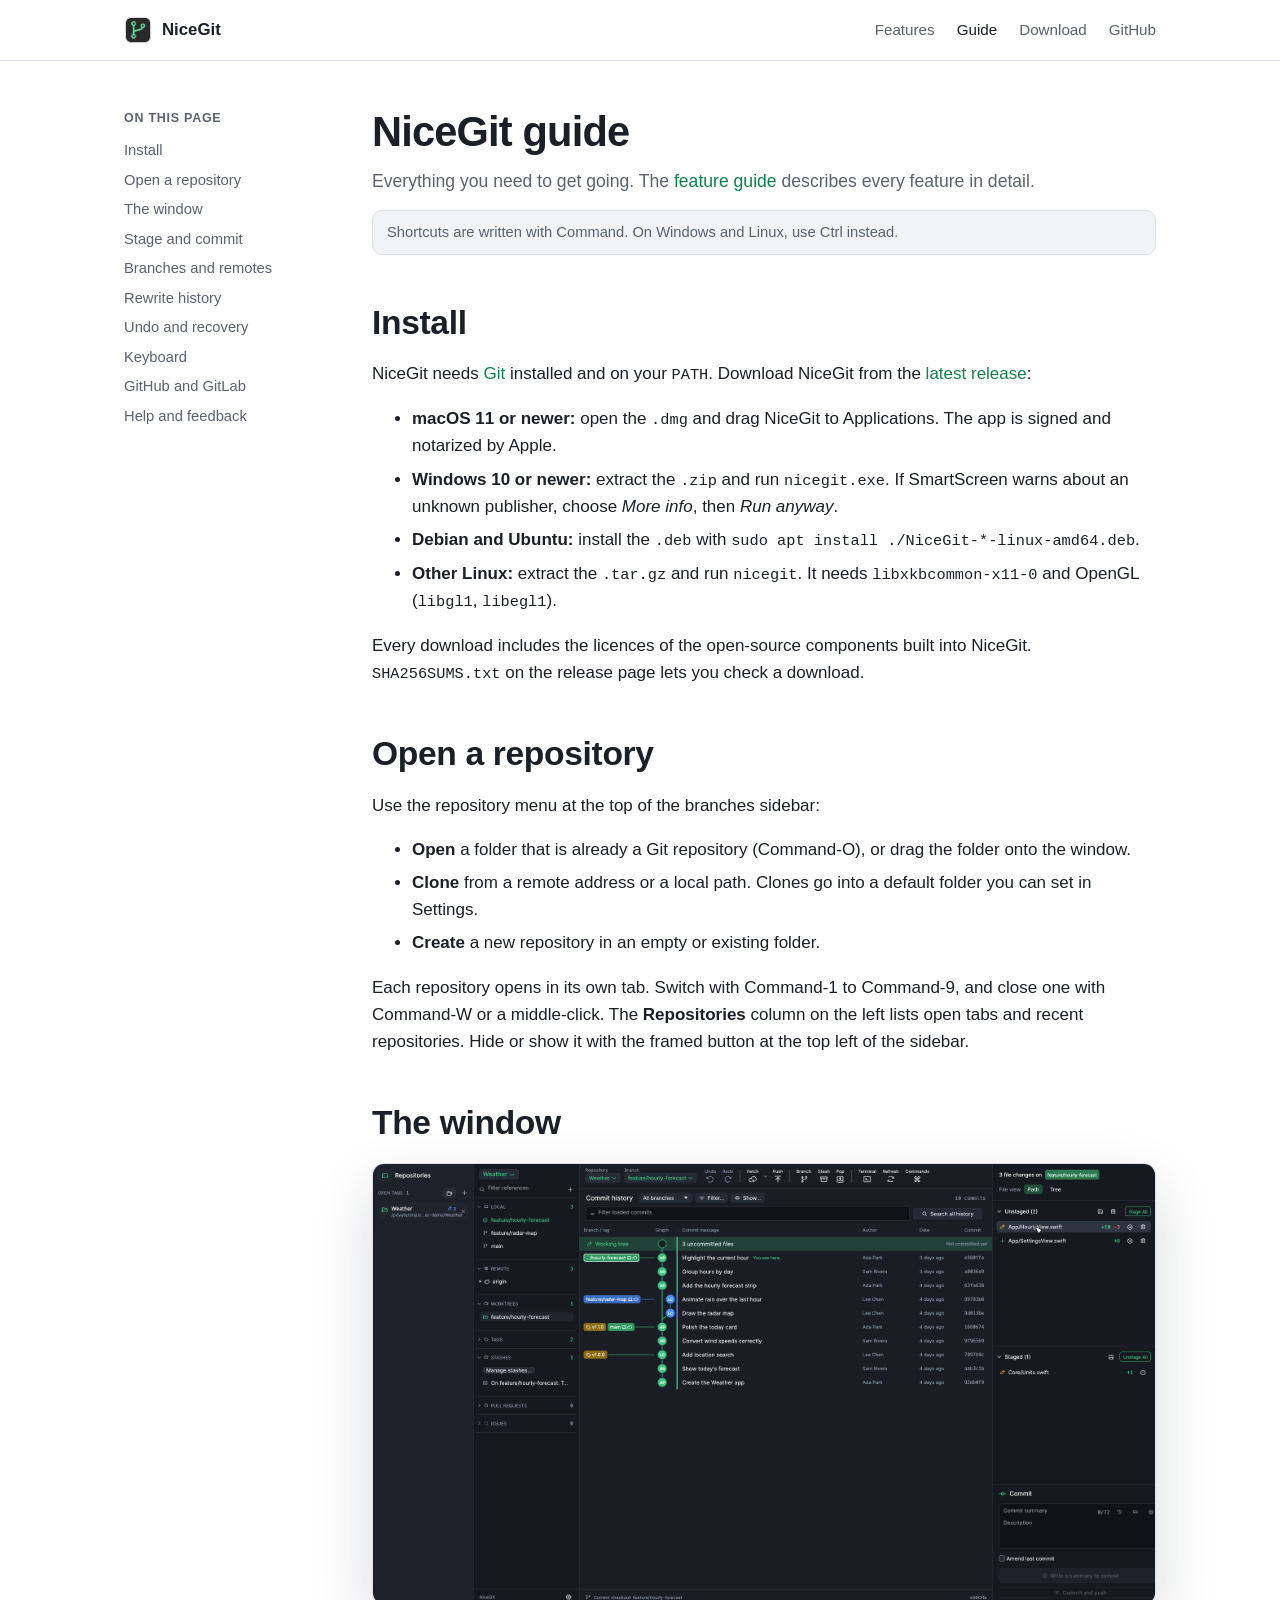
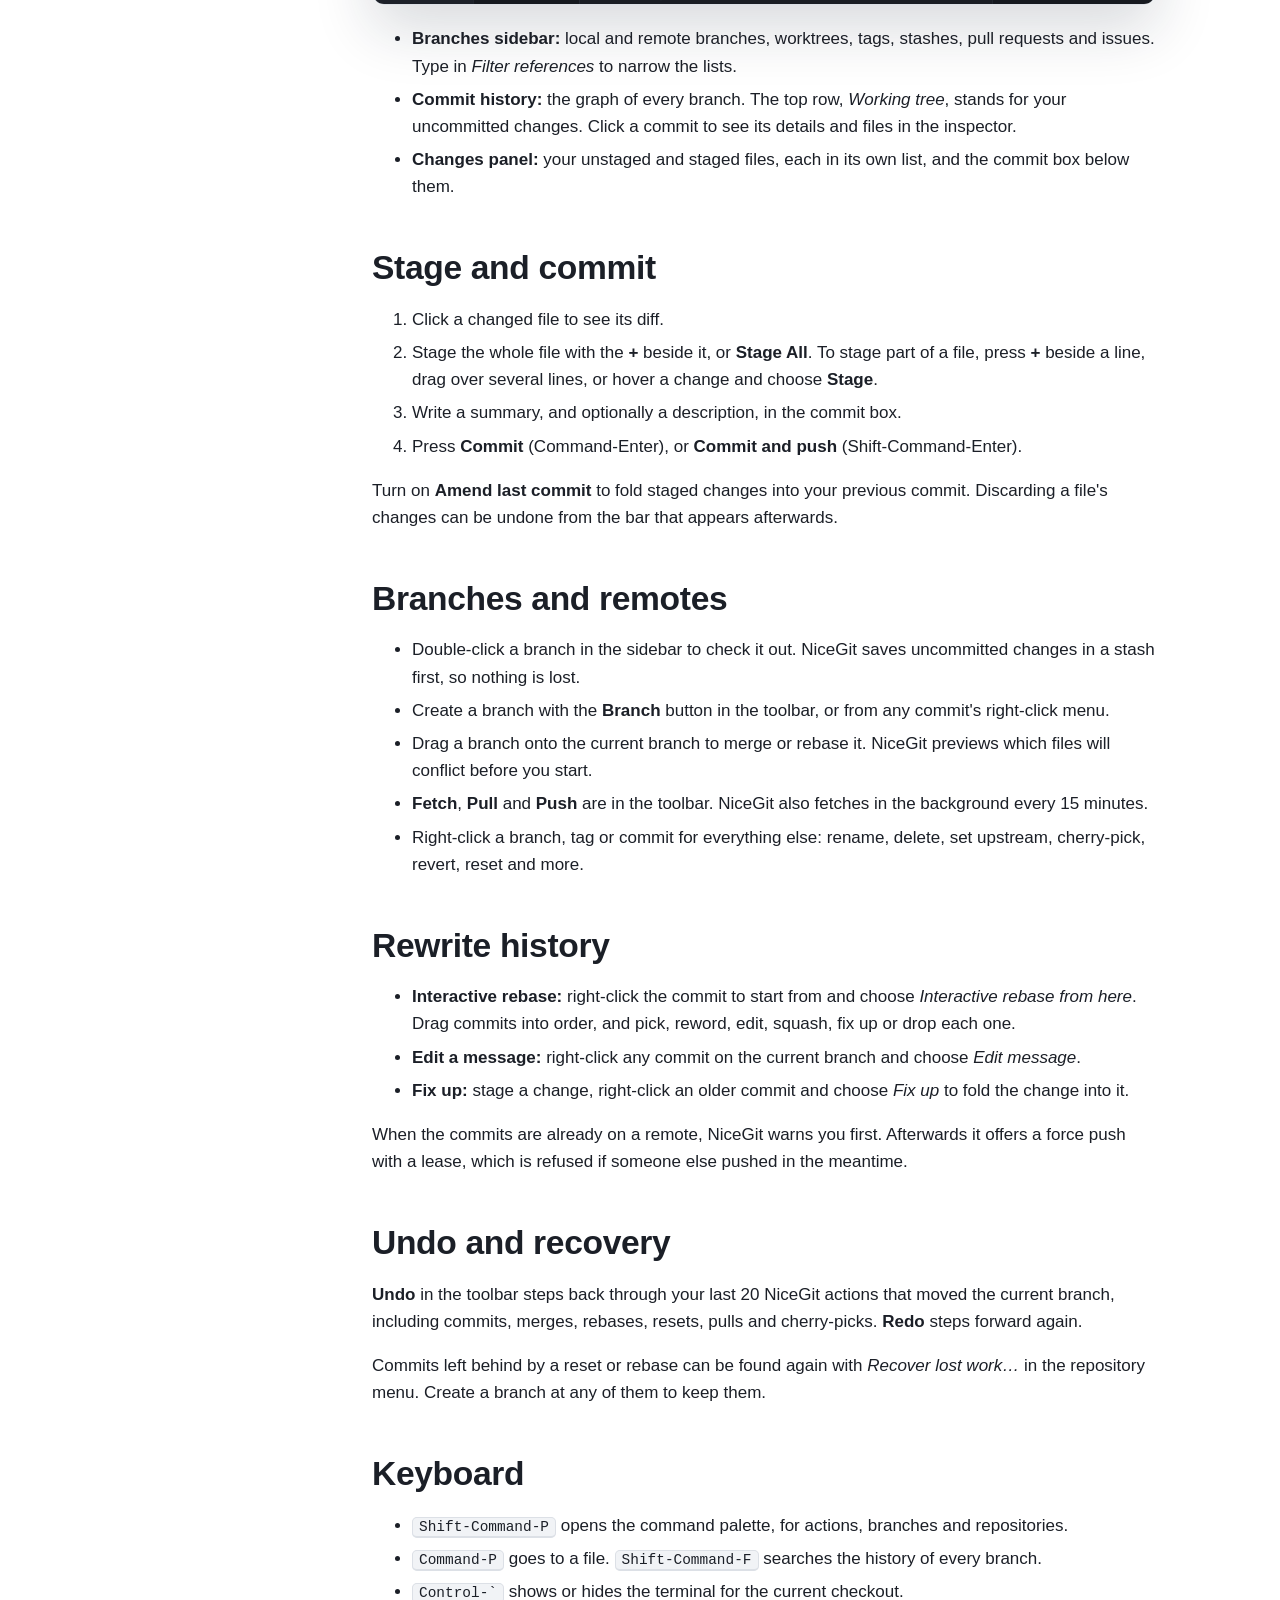
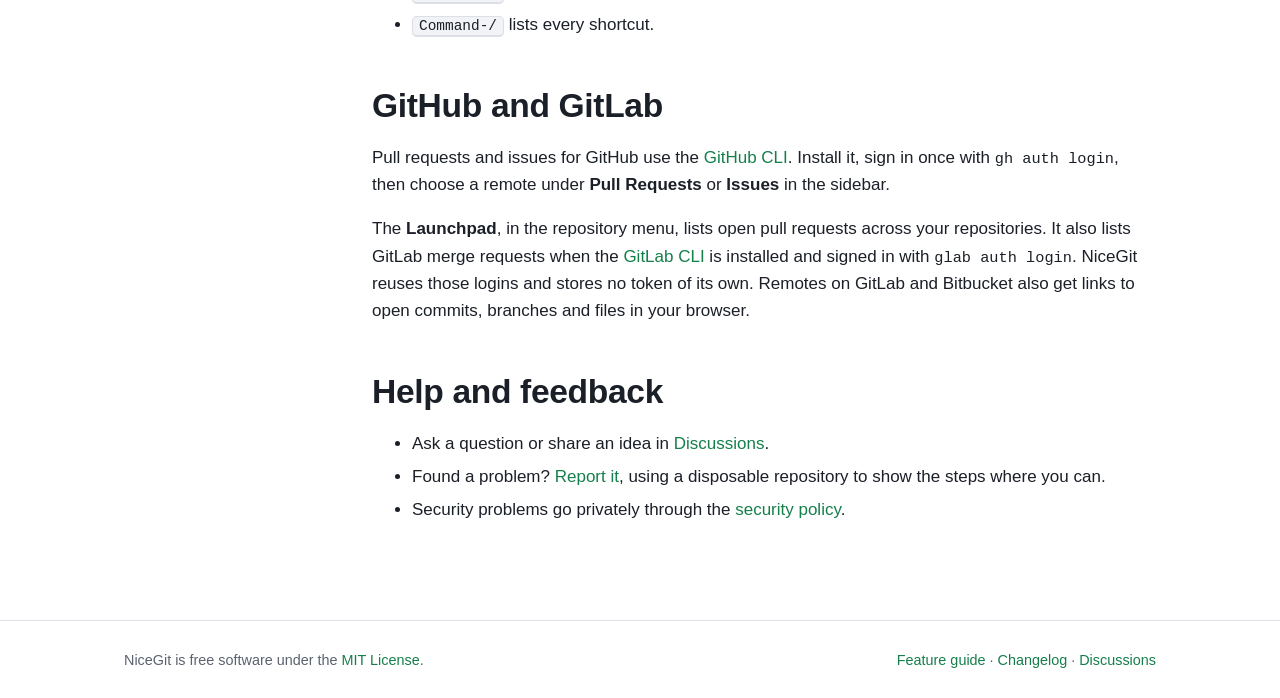
==== site/guide.html @ 6fd1991d "Add package-manager publishing, optional Windows signing, a feature request template, and a website " ====
<!doctype html>
<html lang="en">
<head>
  <meta charset="utf-8">
  <meta name="viewport" content="width=device-width, initial-scale=1">
  <title>NiceGit Guide</title>
  <meta name="description" content="How to install NiceGit and use it day to day: open repositories, stage and commit, work with branches, rewrite history, and undo.">
  <meta name="color-scheme" content="dark light">
  <link rel="icon" href="images/icon.png">
  <link rel="stylesheet" href="style.css">
</head>
<body>
  <header class="top">
    <div class="wrap top-row">
      <a class="brand" href="./">
        <img src="images/icon.png" alt="" width="28" height="28">
        <span>NiceGit</span>
      </a>
      <nav aria-label="Sections">
        <a href="./#features">Features</a>
        <a href="guide.html" aria-current="page">Guide</a>
        <a href="./#download">Download</a>
        <a href="https://github.com/daniaalnadir/NiceGit">GitHub</a>
      </nav>
    </div>
  </header>

  <main class="wrap guide">
    <aside class="toc" aria-label="On this page">
      <strong>On this page</strong>
      <a href="#install">Install</a>
      <a href="#open">Open a repository</a>
      <a href="#window">The window</a>
      <a href="#commit">Stage and commit</a>
      <a href="#branches">Branches and remotes</a>
      <a href="#history">Rewrite history</a>
      <a href="#undo">Undo and recovery</a>
      <a href="#keyboard">Keyboard</a>
      <a href="#github">GitHub and GitLab</a>
      <a href="#help">Help and feedback</a>
    </aside>

    <article class="doc">
      <h1>NiceGit guide</h1>
      <p class="lead-left">Everything you need to get going. The <a href="https://github.com/daniaalnadir/NiceGit/blob/main/docs/FEATURES.md">feature guide</a> describes every feature in detail.</p>
      <p class="note">Shortcuts are written with Command. On Windows and Linux, use Ctrl instead.</p>

      <section id="install">
        <h2>Install</h2>
        <p>NiceGit needs <a href="https://git-scm.com/downloads">Git</a> installed and on your <code>PATH</code>. Download NiceGit from the <a href="https://github.com/daniaalnadir/NiceGit/releases/latest">latest release</a>:</p>
        <ul>
          <li><strong>macOS 11 or newer:</strong> open the <code>.dmg</code> and drag NiceGit to Applications. The app is signed and notarized by Apple.</li>
          <li><strong>Windows 10 or newer:</strong> extract the <code>.zip</code> and run <code>nicegit.exe</code>. If SmartScreen warns about an unknown publisher, choose <em>More info</em>, then <em>Run anyway</em>.</li>
          <li><strong>Debian and Ubuntu:</strong> install the <code>.deb</code> with <code>sudo apt install ./NiceGit-*-linux-amd64.deb</code>.</li>
          <li><strong>Other Linux:</strong> extract the <code>.tar.gz</code> and run <code>nicegit</code>. It needs <code>libxkbcommon-x11-0</code> and OpenGL (<code>libgl1</code>, <code>libegl1</code>).</li>
        </ul>
        <p>Every download includes the licences of the open-source components built into NiceGit. <code>SHA256SUMS.txt</code> on the release page lets you check a download.</p>
      </section>

      <section id="open">
        <h2>Open a repository</h2>
        <p>Use the repository menu at the top of the branches sidebar:</p>
        <ul>
          <li><strong>Open</strong> a folder that is already a Git repository (Command-O), or drag the folder onto the window.</li>
          <li><strong>Clone</strong> from a remote address or a local path. Clones go into a default folder you can set in Settings.</li>
          <li><strong>Create</strong> a new repository in an empty or existing folder.</li>
        </ul>
        <p>Each repository opens in its own tab. Switch with Command-1 to Command-9, and close one with Command-W or a middle-click. The <strong>Repositories</strong> column on the left lists open tabs and recent repositories. Hide or show it with the framed button at the top left of the sidebar.</p>
      </section>

      <section id="window">
        <h2>The window</h2>
        <figure class="shot">
          <img src="images/history.png" width="1920" height="1080" loading="lazy"
               alt="The NiceGit window: repositories on the far left, branches next to them, the commit history in the middle, and the Changes panel on the right">
        </figure>
        <ul>
          <li><strong>Branches sidebar:</strong> local and remote branches, worktrees, tags, stashes, pull requests and issues. Type in <em>Filter references</em> to narrow the lists.</li>
          <li><strong>Commit history:</strong> the graph of every branch. The top row, <em>Working tree</em>, stands for your uncommitted changes. Click a commit to see its details and files in the inspector.</li>
          <li><strong>Changes panel:</strong> your unstaged and staged files, each in its own list, and the commit box below them.</li>
        </ul>
      </section>

      <section id="commit">
        <h2>Stage and commit</h2>
        <ol>
          <li>Click a changed file to see its diff.</li>
          <li>Stage the whole file with the <strong>+</strong> beside it, or <strong>Stage All</strong>. To stage part of a file, press <strong>+</strong> beside a line, drag over several lines, or hover a change and choose <strong>Stage</strong>.</li>
          <li>Write a summary, and optionally a description, in the commit box.</li>
          <li>Press <strong>Commit</strong> (Command-Enter), or <strong>Commit and push</strong> (Shift-Command-Enter).</li>
        </ol>
        <p>Turn on <strong>Amend last commit</strong> to fold staged changes into your previous commit. Discarding a file's changes can be undone from the bar that appears afterwards.</p>
      </section>

      <section id="branches">
        <h2>Branches and remotes</h2>
        <ul>
          <li>Double-click a branch in the sidebar to check it out. NiceGit saves uncommitted changes in a stash first, so nothing is lost.</li>
          <li>Create a branch with the <strong>Branch</strong> button in the toolbar, or from any commit's right-click menu.</li>
          <li>Drag a branch onto the current branch to merge or rebase it. NiceGit previews which files will conflict before you start.</li>
          <li><strong>Fetch</strong>, <strong>Pull</strong> and <strong>Push</strong> are in the toolbar. NiceGit also fetches in the background every 15 minutes.</li>
          <li>Right-click a branch, tag or commit for everything else: rename, delete, set upstream, cherry-pick, revert, reset and more.</li>
        </ul>
      </section>

      <section id="history">
        <h2>Rewrite history</h2>
        <ul>
          <li><strong>Interactive rebase:</strong> right-click the commit to start from and choose <em>Interactive rebase from here</em>. Drag commits into order, and pick, reword, edit, squash, fix up or drop each one.</li>
          <li><strong>Edit a message:</strong> right-click any commit on the current branch and choose <em>Edit message</em>.</li>
          <li><strong>Fix up:</strong> stage a change, right-click an older commit and choose <em>Fix up</em> to fold the change into it.</li>
        </ul>
        <p>When the commits are already on a remote, NiceGit warns you first. Afterwards it offers a force push with a lease, which is refused if someone else pushed in the meantime.</p>
      </section>

      <section id="undo">
        <h2>Undo and recovery</h2>
        <p><strong>Undo</strong> in the toolbar steps back through your last 20 NiceGit actions that moved the current branch, including commits, merges, rebases, resets, pulls and cherry-picks. <strong>Redo</strong> steps forward again.</p>
        <p>Commits left behind by a reset or rebase can be found again with <em>Recover lost work…</em> in the repository menu. Create a branch at any of them to keep them.</p>
      </section>

      <section id="keyboard">
        <h2>Keyboard</h2>
        <ul>
          <li><kbd>Shift-Command-P</kbd> opens the command palette, for actions, branches and repositories.</li>
          <li><kbd>Command-P</kbd> goes to a file. <kbd>Shift-Command-F</kbd> searches the history of every branch.</li>
          <li><kbd>Control-`</kbd> shows or hides the terminal for the current checkout.</li>
          <li><kbd>Command-/</kbd> lists every shortcut.</li>
        </ul>
      </section>

      <section id="github">
        <h2>GitHub and GitLab</h2>
        <p>Pull requests and issues for GitHub use the <a href="https://cli.github.com">GitHub CLI</a>. Install it, sign in once with <code>gh auth login</code>, then choose a remote under <strong>Pull Requests</strong> or <strong>Issues</strong> in the sidebar.</p>
        <p>The <strong>Launchpad</strong>, in the repository menu, lists open pull requests across your repositories. It also lists GitLab merge requests when the <a href="https://gitlab.com/gitlab-org/cli">GitLab CLI</a> is installed and signed in with <code>glab auth login</code>. NiceGit reuses those logins and stores no token of its own. Remotes on GitLab and Bitbucket also get links to open commits, branches and files in your browser.</p>
      </section>

      <section id="help">
        <h2>Help and feedback</h2>
        <ul>
          <li>Ask a question or share an idea in <a href="https://github.com/daniaalnadir/NiceGit/discussions">Discussions</a>.</li>
          <li>Found a problem? <a href="https://github.com/daniaalnadir/NiceGit/issues/new?template=bug_report.md">Report it</a>, using a disposable repository to show the steps where you can.</li>
          <li>Security problems go privately through the <a href="https://github.com/daniaalnadir/NiceGit/security/policy">security policy</a>.</li>
        </ul>
      </section>
    </article>
  </main>

  <footer>
    <div class="wrap footer-row">
      <span>NiceGit is free software under the <a href="https://github.com/daniaalnadir/NiceGit/blob/main/LICENSE">MIT License</a>.</span>
      <span>
        <a href="https://github.com/daniaalnadir/NiceGit/blob/main/docs/FEATURES.md">Feature guide</a> ·
        <a href="https://github.com/daniaalnadir/NiceGit/blob/main/CHANGELOG.md">Changelog</a> ·
        <a href="https://github.com/daniaalnadir/NiceGit/discussions">Discussions</a>
      </span>
    </div>
  </footer>
</body>
</html>
---- site/style.css ----
/* NiceGit's website. Colours follow the app's own dark and light themes (rust/crates/nicegit/src/theme.rs). */

:root {
  --bg: #15181e;
  --surface: #1d2129;
  --card: #20242d;
  --border: #2e333e;
  --text: #e8ebf0;
  --muted: #8a93a6;
  --accent: #3fc17f;
  --accent-text: #0d1a12;
  --accent-soft: rgba(63, 193, 127, 0.12);
  --shadow: 0 24px 60px rgba(0, 0, 0, 0.45);
  --radius: 12px;
  color-scheme: dark;
}

@media (prefers-color-scheme: light) {
  :root {
    --bg: #ffffff;
    --surface: #f1f3f6;
    --card: #ffffff;
    --border: #dce0e6;
    --text: #1b1f27;
    --muted: #5b6270;
    --accent: #157f4b;
    --accent-text: #ffffff;
    --accent-soft: rgba(21, 127, 75, 0.08);
    --shadow: 0 24px 60px rgba(20, 30, 50, 0.16);
    color-scheme: light;
  }
}

* { box-sizing: border-box; }

html { scroll-behavior: smooth; }

/* Sections reached from the menu clear the sticky header. */
section[id] { scroll-margin-top: 60px; }

body {
  margin: 0;
  background: var(--bg);
  color: var(--text);
  font: 17px/1.6 -apple-system, BlinkMacSystemFont, "Segoe UI", Inter, Roboto, "Helvetica Neue", Arial, sans-serif;
  -webkit-font-smoothing: antialiased;
}

a { color: var(--accent); text-decoration: none; }
a:hover { text-decoration: underline; }

code, pre { font-family: ui-monospace, "SF Mono", Menlo, Consolas, monospace; font-size: 0.9em; }

.wrap { max-width: 1080px; margin: 0 auto; padding: 0 24px; }
.wrap.wide { max-width: 1240px; }

.muted { color: var(--muted); }
.small { font-size: 0.88rem; }

/* Header */

.top {
  position: sticky;
  top: 0;
  z-index: 10;
  background: color-mix(in srgb, var(--bg) 85%, transparent);
  backdrop-filter: blur(12px);
  -webkit-backdrop-filter: blur(12px);
  border-bottom: 1px solid var(--border);
}

.top-row { display: flex; align-items: center; justify-content: space-between; height: 60px; gap: 16px; }

.brand { display: flex; align-items: center; gap: 10px; color: var(--text); font-weight: 650; font-size: 1.05rem; }
.brand:hover { text-decoration: none; }
.brand img { border-radius: 7px; }

nav { display: flex; gap: 22px; }
nav a { color: var(--muted); font-size: 0.95rem; }
nav a:hover { color: var(--text); text-decoration: none; }

/* Hero */

.hero { padding: 72px 0 40px; text-align: center; overflow: hidden; }
.hero-icon { border-radius: 20px; margin-bottom: 20px; }

h1 {
  font-size: clamp(2.1rem, 5vw, 3.4rem);
  line-height: 1.1;
  letter-spacing: -0.02em;
  margin: 0 auto 18px;
  max-width: 14em;
}

h2 { font-size: clamp(1.6rem, 3.2vw, 2.1rem); line-height: 1.2; letter-spacing: -0.01em; margin: 0 0 14px; }
h3 { font-size: 1.1rem; margin: 0 0 8px; }

.lead { color: var(--muted); font-size: 1.15rem; max-width: 40em; margin: 0 auto 28px; }

.actions { display: flex; flex-wrap: wrap; gap: 12px; justify-content: center; margin-bottom: 14px; }

.button {
  display: inline-block;
  padding: 12px 22px;
  border-radius: 10px;
  border: 1px solid var(--border);
  background: var(--surface);
  color: var(--text);
  font-weight: 600;
}
.button:hover { text-decoration: none; border-color: var(--accent); }
.button.primary { background: var(--accent); border-color: var(--accent); color: var(--accent-text); }
.button.primary:hover { filter: brightness(1.08); }

.shot { margin: 0; }
.shot img {
  display: block;
  width: 100%;
  height: auto;
  border-radius: var(--radius);
  border: 1px solid var(--border);
  box-shadow: var(--shadow);
}

.hero-shot { margin-top: 48px; }

/* Features */

.features { padding: 64px 0; }

.feature {
  display: grid;
  grid-template-columns: 5fr 7fr;
  gap: 48px;
  align-items: center;
  margin-bottom: 96px;
}
.feature:last-child { margin-bottom: 0; }
.feature.flip .text { order: 2; }

.feature p { color: var(--muted); }
.feature ul { padding: 0; margin: 16px 0 0; list-style: none; }
.feature li { position: relative; padding-left: 22px; margin: 6px 0; }
.feature li::before {
  content: "";
  position: absolute;
  left: 2px;
  top: 0.62em;
  width: 8px;
  height: 8px;
  border-radius: 50%;
  background: var(--accent);
}

/* Safety */

.safety { padding: 80px 0; background: var(--surface); border-block: 1px solid var(--border); text-align: center; }
.cards { display: grid; grid-template-columns: repeat(4, 1fr); gap: 16px; text-align: left; }
.card { background: var(--card); border: 1px solid var(--border); border-radius: var(--radius); padding: 22px; }
.card p { color: var(--muted); margin: 0; font-size: 0.95rem; }

/* Download */

.download { padding: 80px 0; text-align: center; }
.platforms { display: grid; grid-template-columns: repeat(3, 1fr); gap: 16px; margin-bottom: 18px; }

.platform {
  display: flex;
  flex-direction: column;
  gap: 4px;
  padding: 24px;
  border-radius: var(--radius);
  border: 1px solid var(--border);
  background: var(--card);
  color: var(--text);
}
.platform:hover { text-decoration: none; border-color: var(--accent); }
.platform strong { font-size: 1.2rem; }
.platform span { color: var(--muted); font-size: 0.92rem; }
.platform code { color: var(--accent); margin-top: 6px; }
.platform.current { border-color: var(--accent); background: var(--accent-soft); }

.build-title { margin-top: 56px; }

pre {
  display: inline-block;
  text-align: left;
  background: var(--surface);
  border: 1px solid var(--border);
  border-radius: 10px;
  padding: 16px 22px;
  margin: 0 0 12px;
  max-width: 100%;
  overflow-x: auto;
}

/* Guide */

.guide { display: grid; grid-template-columns: 200px minmax(0, 1fr); gap: 48px; padding-top: 48px; padding-bottom: 80px; }
.toc { position: sticky; top: 84px; align-self: start; display: flex; flex-direction: column; gap: 6px; font-size: 0.92rem; }
.toc strong { color: var(--muted); font-size: 0.78rem; text-transform: uppercase; letter-spacing: 0.06em; margin-bottom: 4px; }
.toc a { color: var(--muted); }
.toc a:hover { color: var(--text); text-decoration: none; }
.doc h1 { text-align: left; margin: 0 0 12px; max-width: none; font-size: clamp(2rem, 4vw, 2.6rem); }
.doc h2 { margin-top: 48px; }
.doc section { scroll-margin-top: 72px; }
.doc li { margin: 6px 0; }
.doc .shot { margin: 20px 0; }
.lead-left { color: var(--muted); font-size: 1.1rem; margin: 0 0 12px; }
.note { background: var(--surface); border: 1px solid var(--border); border-radius: 10px; padding: 10px 14px; font-size: 0.92rem; color: var(--muted); }
kbd { font-family: ui-monospace, "SF Mono", Menlo, Consolas, monospace; font-size: 0.85em; padding: 1px 6px; border: 1px solid var(--border); border-bottom-width: 2px; border-radius: 5px; background: var(--surface); white-space: nowrap; }
nav a[aria-current="page"] { color: var(--text); }

/* Footer */

footer { border-top: 1px solid var(--border); padding: 28px 0; color: var(--muted); font-size: 0.9rem; }
.footer-row { display: flex; flex-wrap: wrap; justify-content: space-between; gap: 12px; }

/* Narrow screens */

@media (max-width: 860px) {
  .guide { grid-template-columns: 1fr; gap: 24px; }
  .toc { position: static; flex-direction: row; flex-wrap: wrap; gap: 6px 14px; }
  .toc strong { width: 100%; }
  .feature { grid-template-columns: 1fr; gap: 24px; margin-bottom: 64px; }
  .feature.flip .text { order: 0; }
  .cards { grid-template-columns: 1fr 1fr; }
  .platforms { grid-template-columns: 1fr; }
}

@media (max-width: 560px) {
  .wrap { padding: 0 16px; }
  nav { gap: 14px; }
  nav a:not(:last-child):not([href$="#download"]) { display: none; }
  .hero { padding-top: 48px; }
  .cards { grid-template-columns: 1fr; }
}
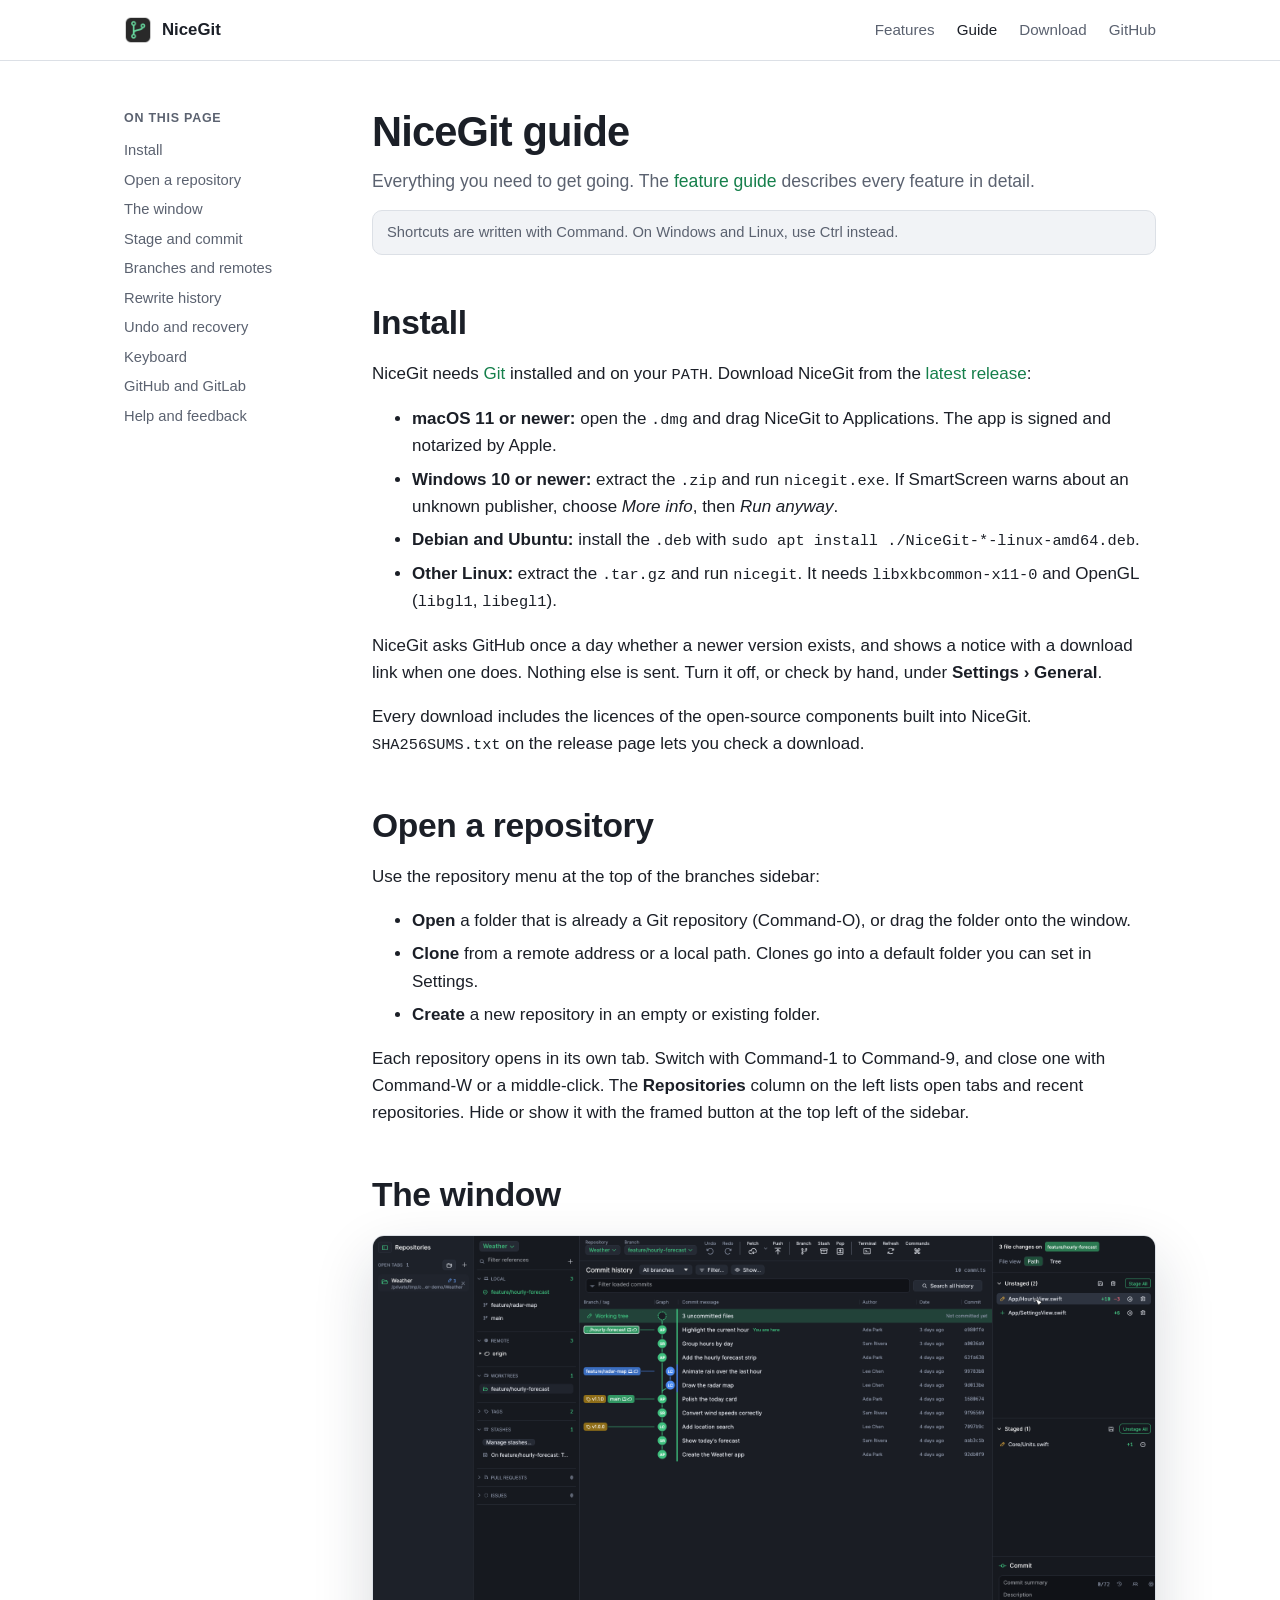
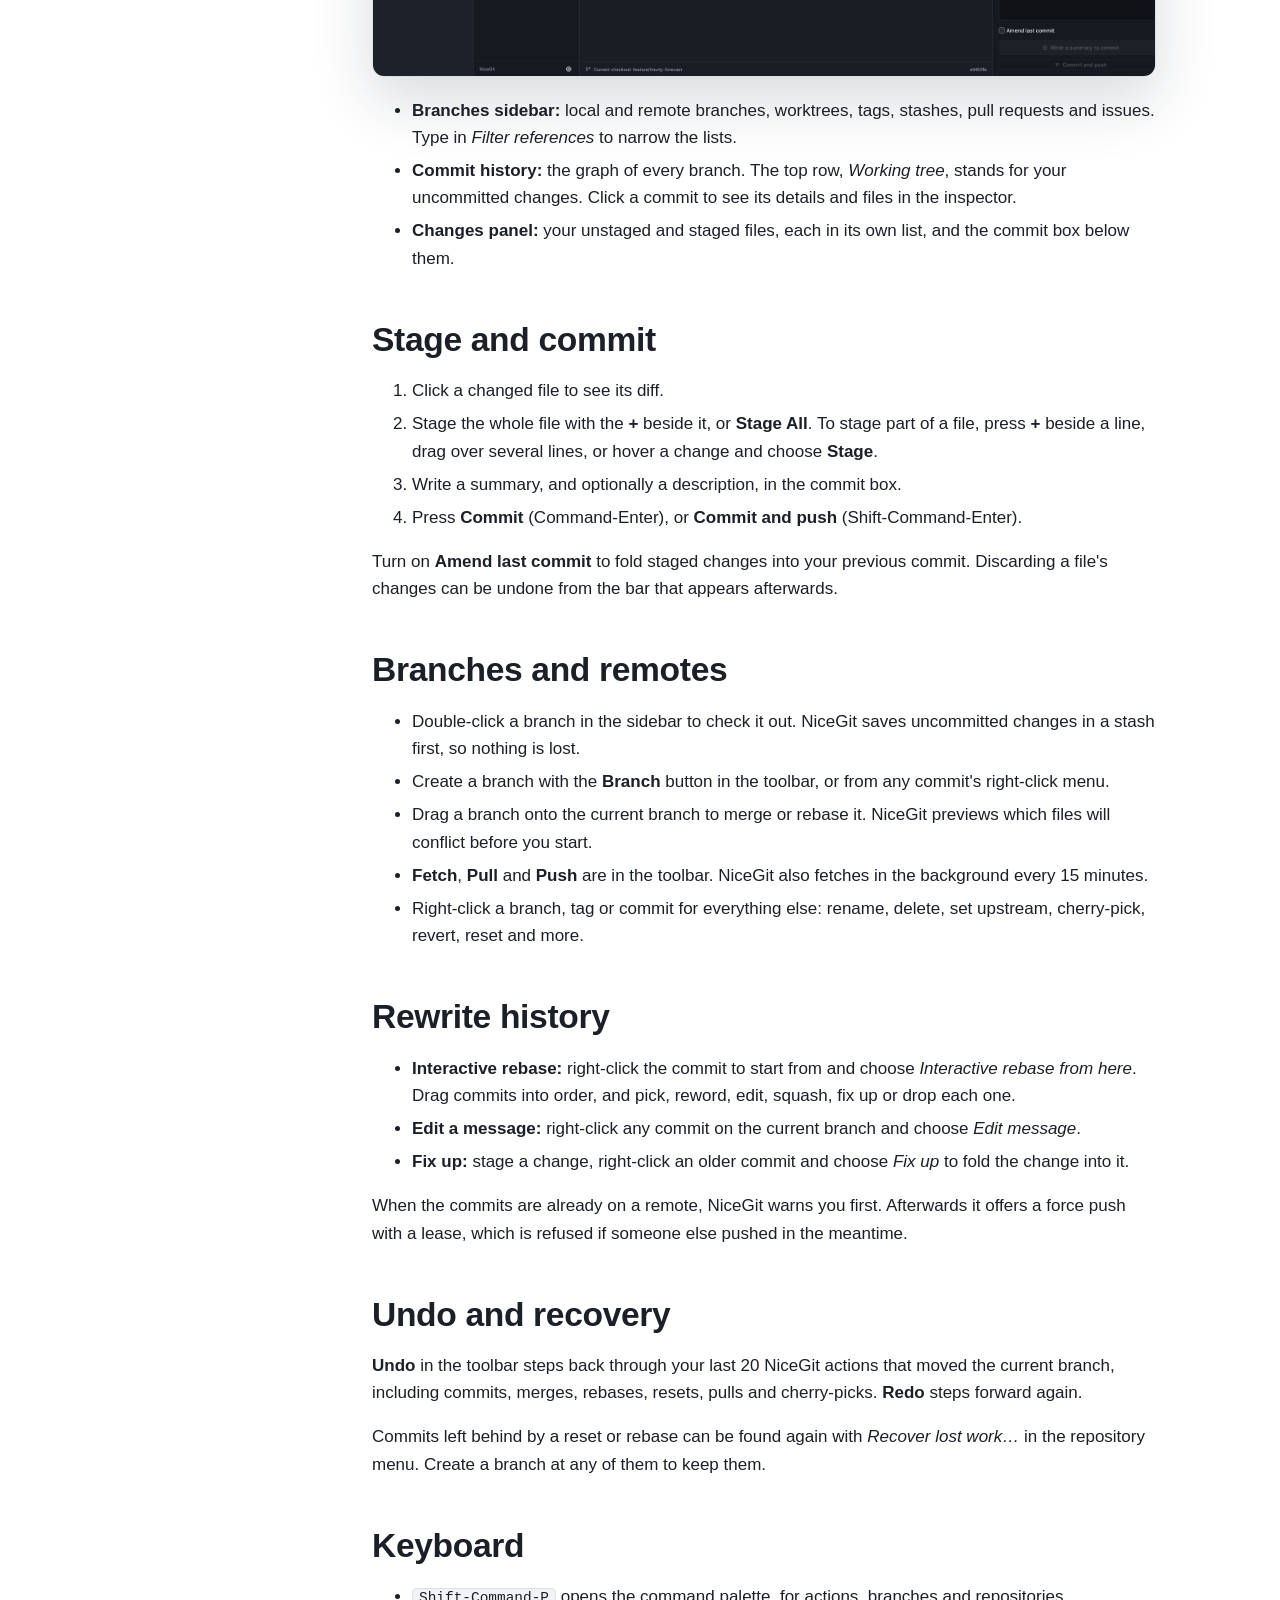
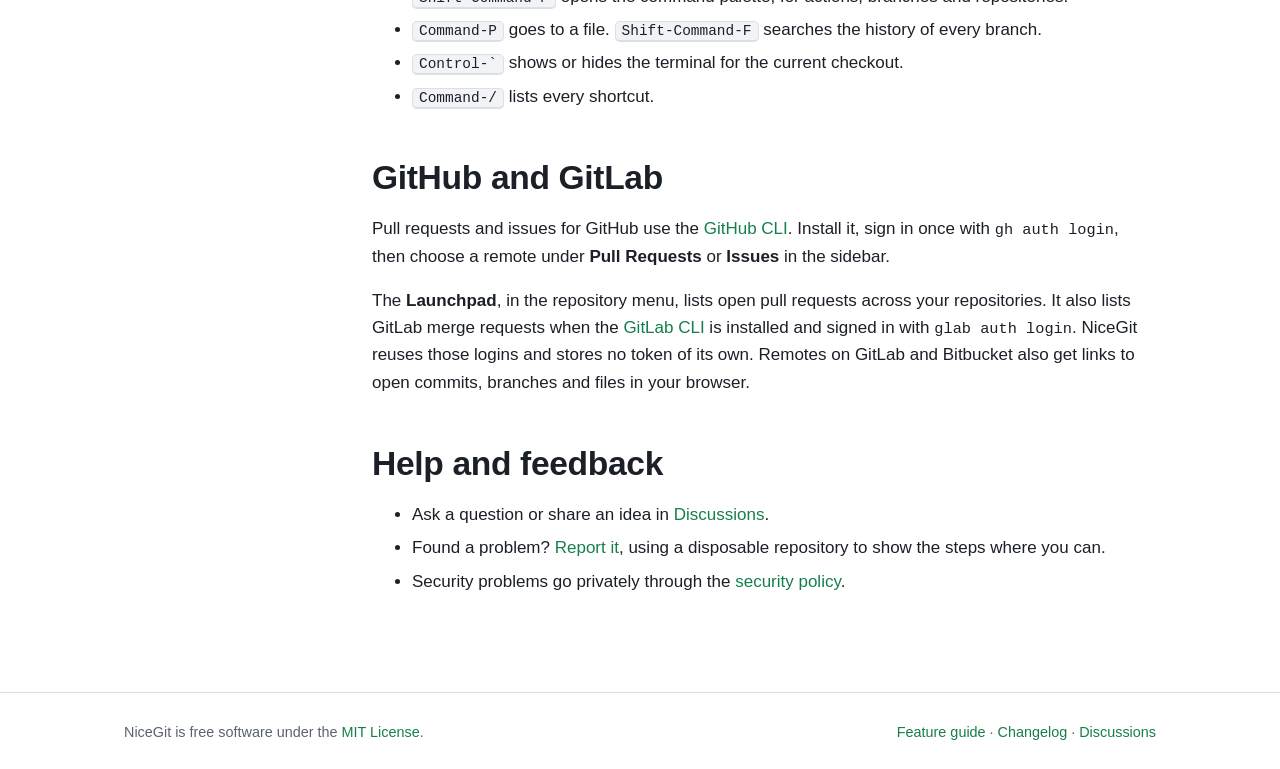
==== commit bd6619db: "Mention the update check on the website" ====
--- a/site/guide.html
+++ b/site/guide.html
@@ -54,6 +54,7 @@
           <li><strong>Debian and Ubuntu:</strong> install the <code>.deb</code> with <code>sudo apt install ./NiceGit-*-linux-amd64.deb</code>.</li>
           <li><strong>Other Linux:</strong> extract the <code>.tar.gz</code> and run <code>nicegit</code>. It needs <code>libxkbcommon-x11-0</code> and OpenGL (<code>libgl1</code>, <code>libegl1</code>).</li>
         </ul>
+        <p>NiceGit asks GitHub once a day whether a newer version exists, and shows a notice with a download link when one does. Nothing else is sent. Turn it off, or check by hand, under <strong>Settings › General</strong>.</p>
         <p>Every download includes the licences of the open-source components built into NiceGit. <code>SHA256SUMS.txt</code> on the release page lets you check a download.</p>
       </section>
 
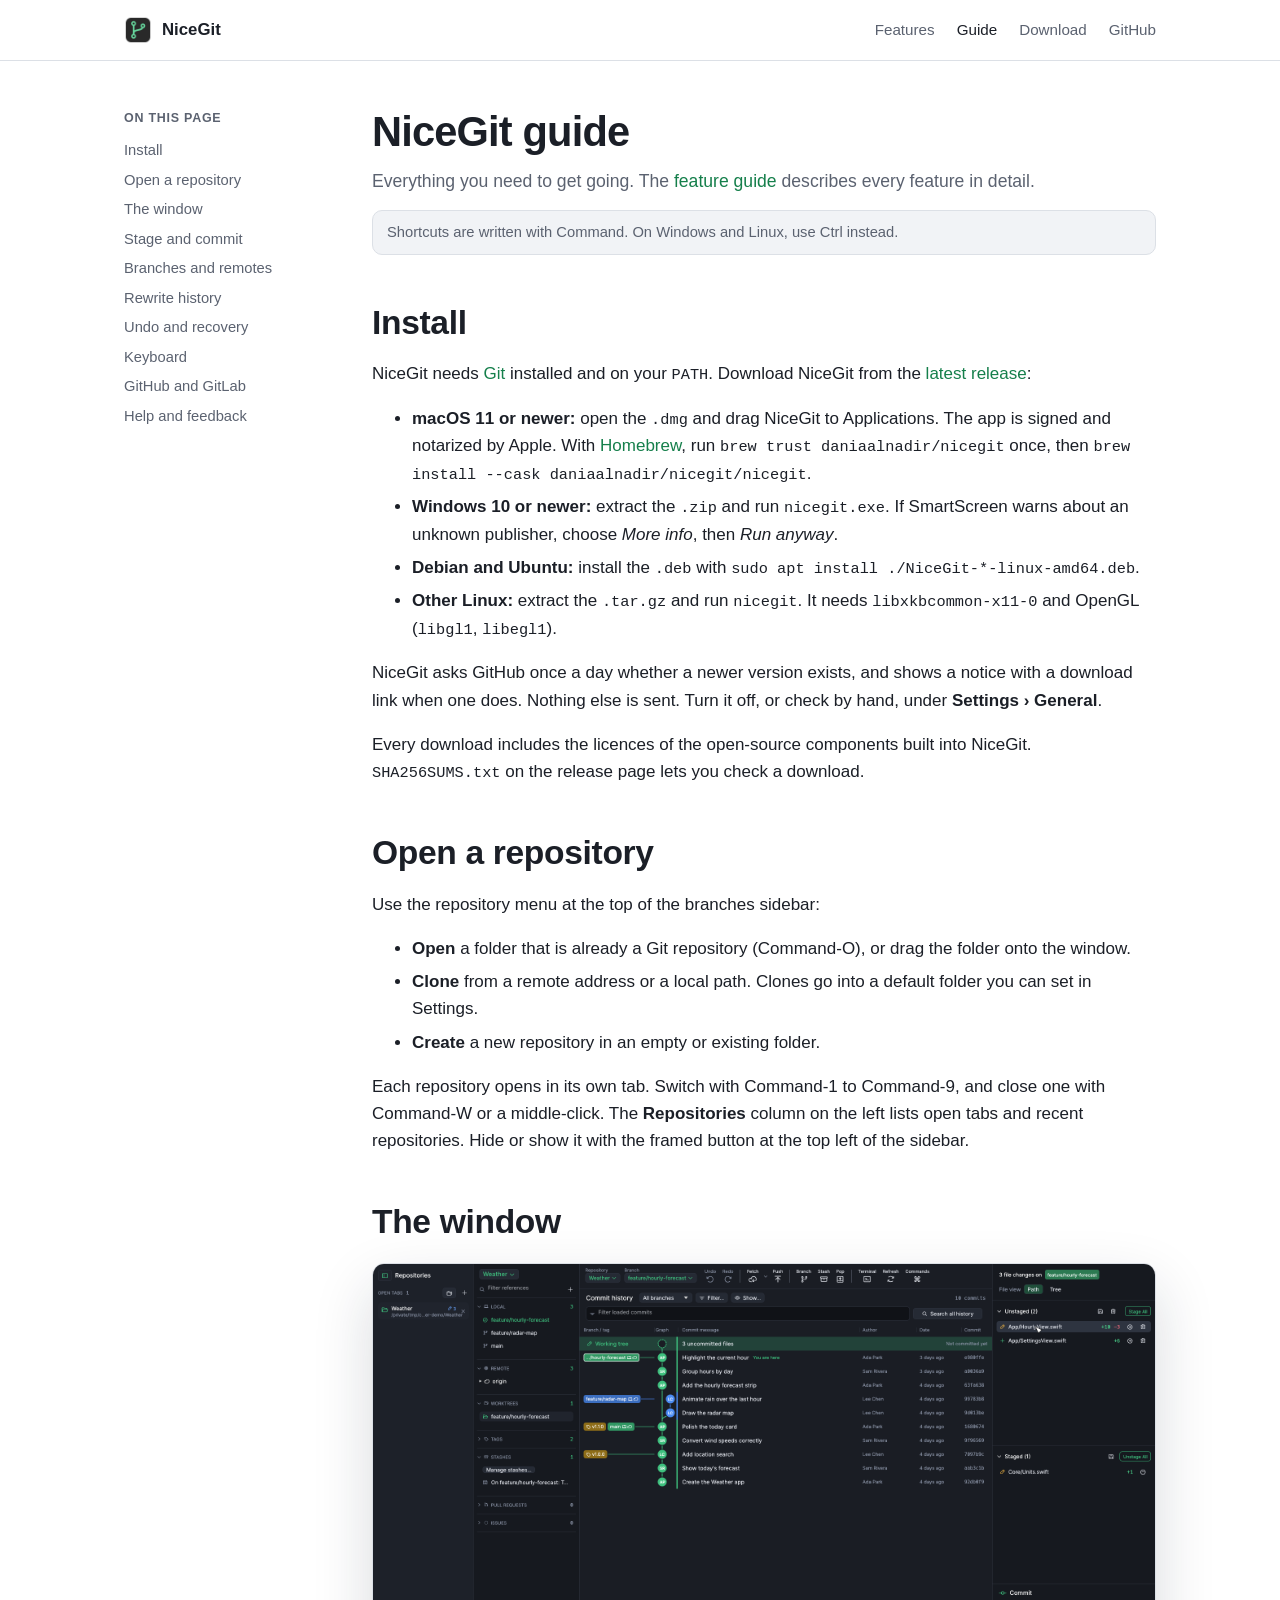
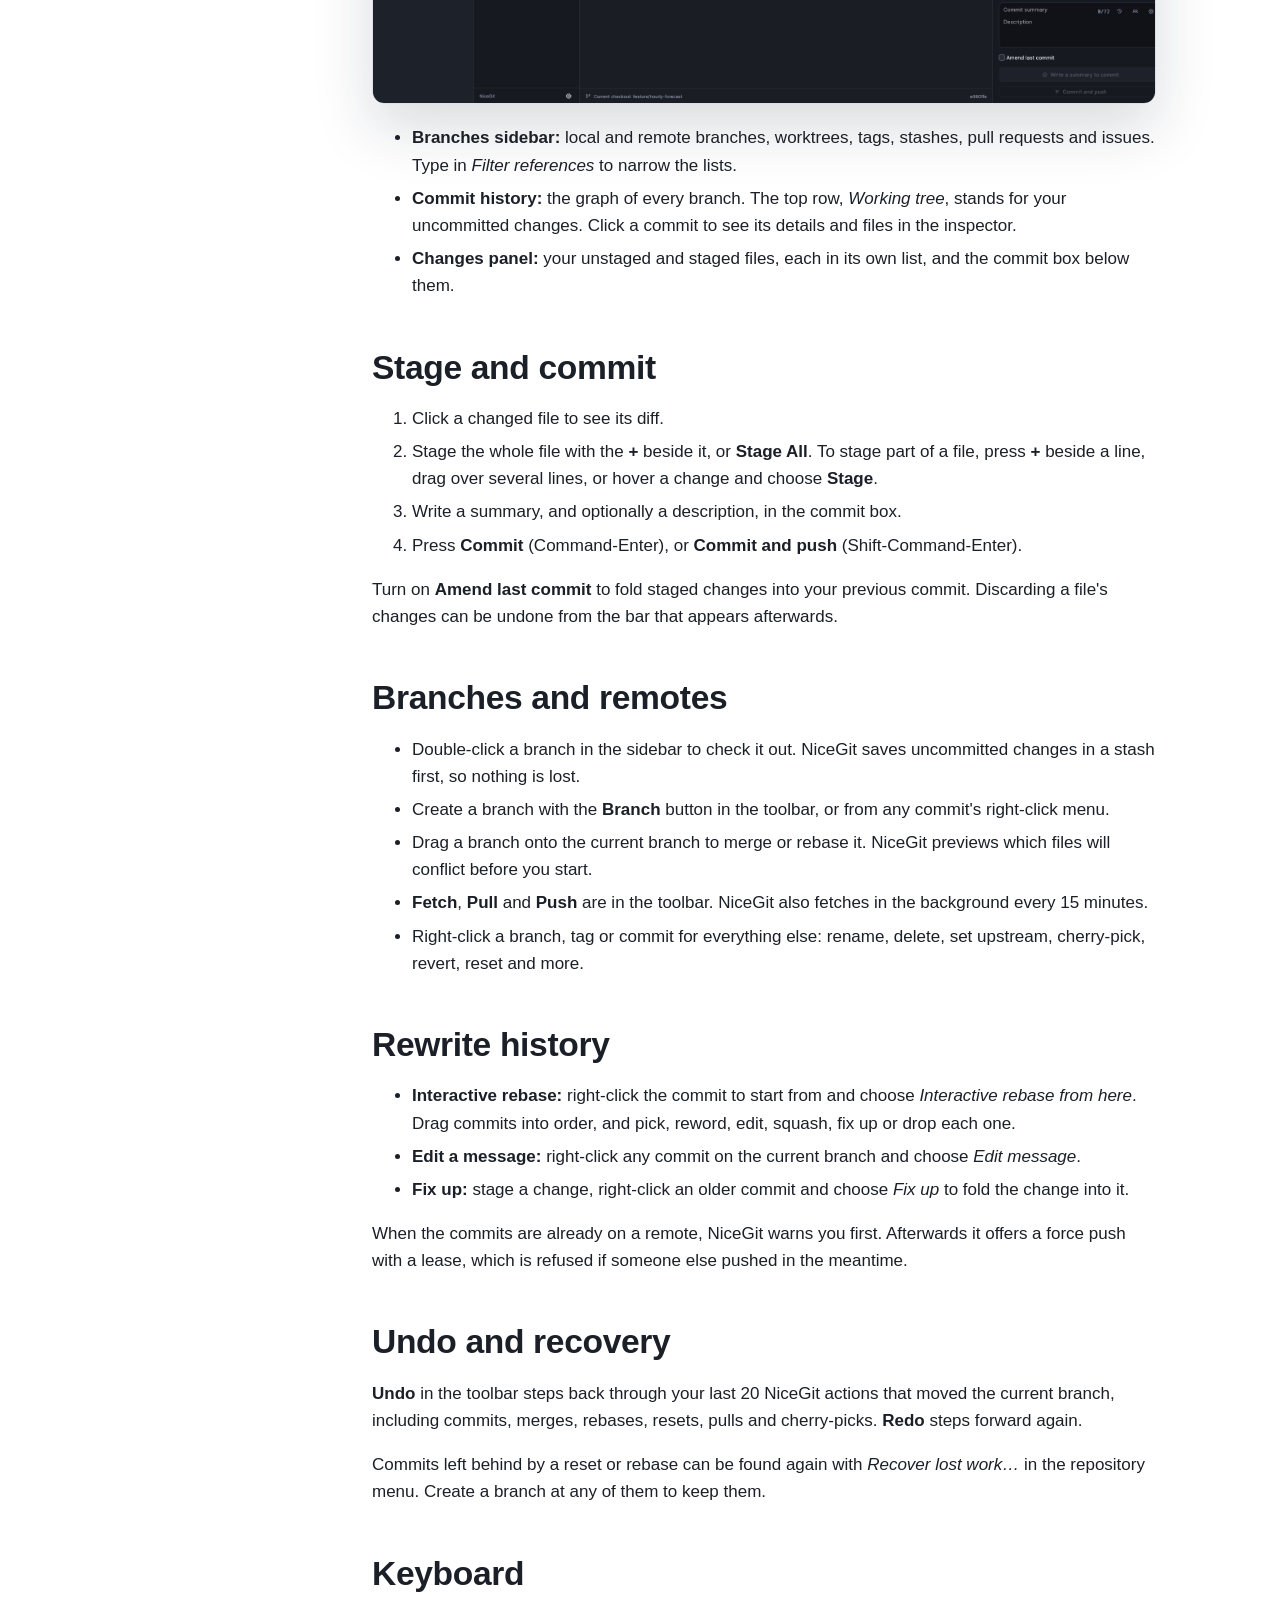
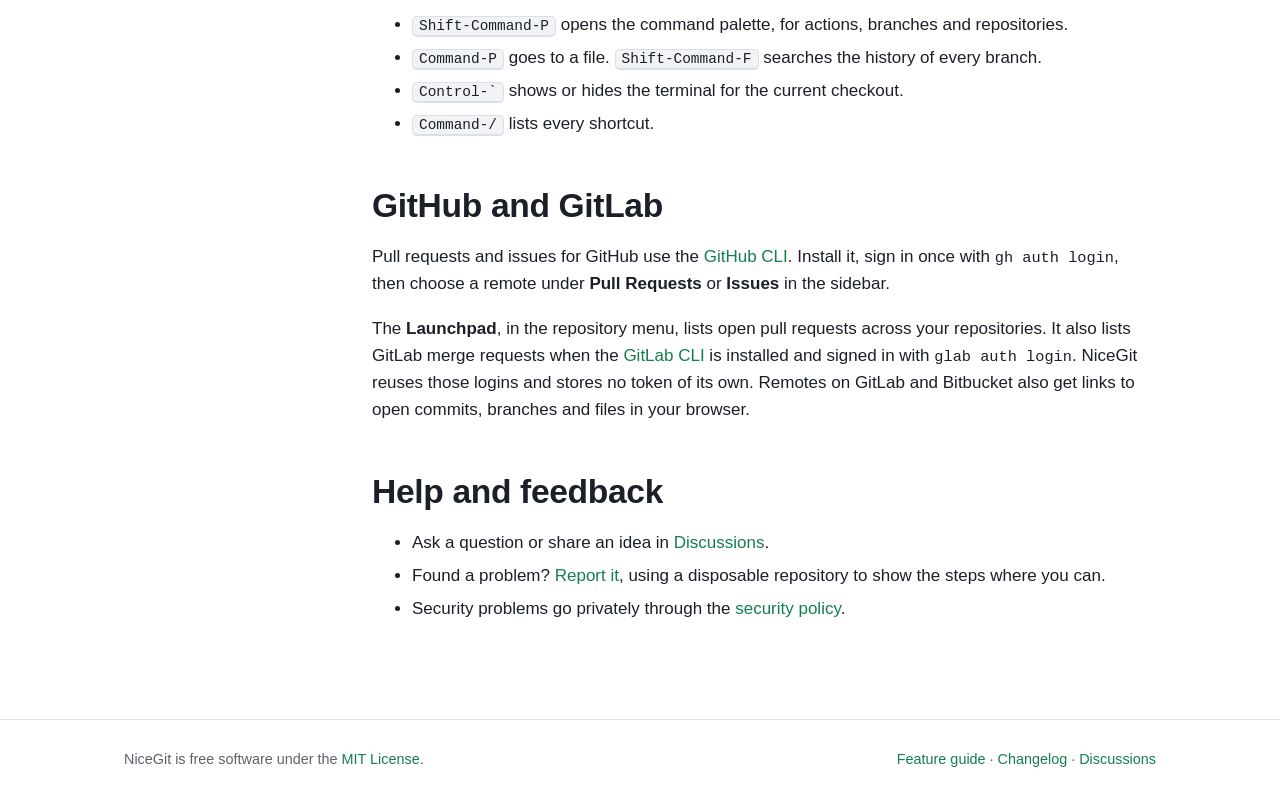
==== commit 17afb079: "Document installing NiceGit with Homebrew" ====
--- a/site/guide.html
+++ b/site/guide.html
@@ -49,7 +49,7 @@
         <h2>Install</h2>
         <p>NiceGit needs <a href="https://git-scm.com/downloads">Git</a> installed and on your <code>PATH</code>. Download NiceGit from the <a href="https://github.com/daniaalnadir/NiceGit/releases/latest">latest release</a>:</p>
         <ul>
-          <li><strong>macOS 11 or newer:</strong> open the <code>.dmg</code> and drag NiceGit to Applications. The app is signed and notarized by Apple.</li>
+          <li><strong>macOS 11 or newer:</strong> open the <code>.dmg</code> and drag NiceGit to Applications. The app is signed and notarized by Apple. With <a href="https://brew.sh">Homebrew</a>, run <code>brew trust daniaalnadir/nicegit</code> once, then <code>brew install --cask daniaalnadir/nicegit/nicegit</code>.</li>
           <li><strong>Windows 10 or newer:</strong> extract the <code>.zip</code> and run <code>nicegit.exe</code>. If SmartScreen warns about an unknown publisher, choose <em>More info</em>, then <em>Run anyway</em>.</li>
           <li><strong>Debian and Ubuntu:</strong> install the <code>.deb</code> with <code>sudo apt install ./NiceGit-*-linux-amd64.deb</code>.</li>
           <li><strong>Other Linux:</strong> extract the <code>.tar.gz</code> and run <code>nicegit</code>. It needs <code>libxkbcommon-x11-0</code> and OpenGL (<code>libgl1</code>, <code>libegl1</code>).</li>
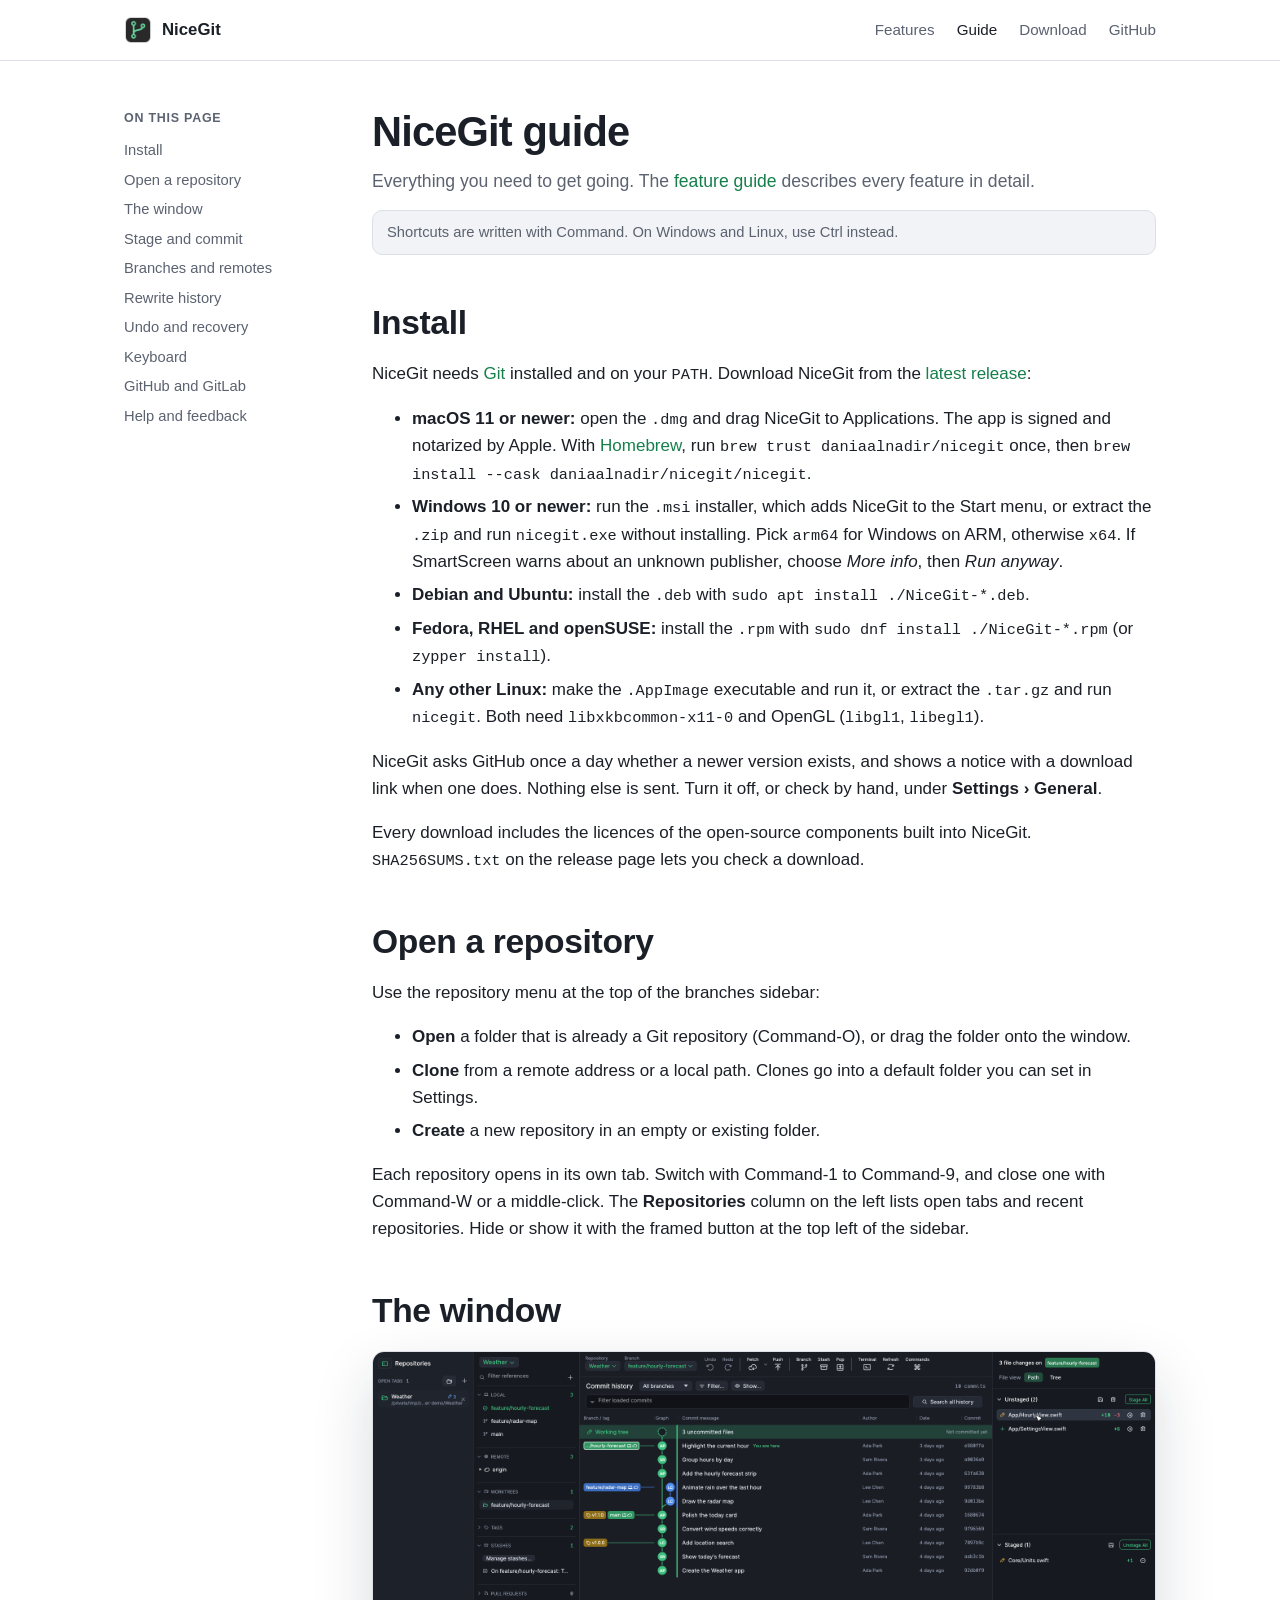
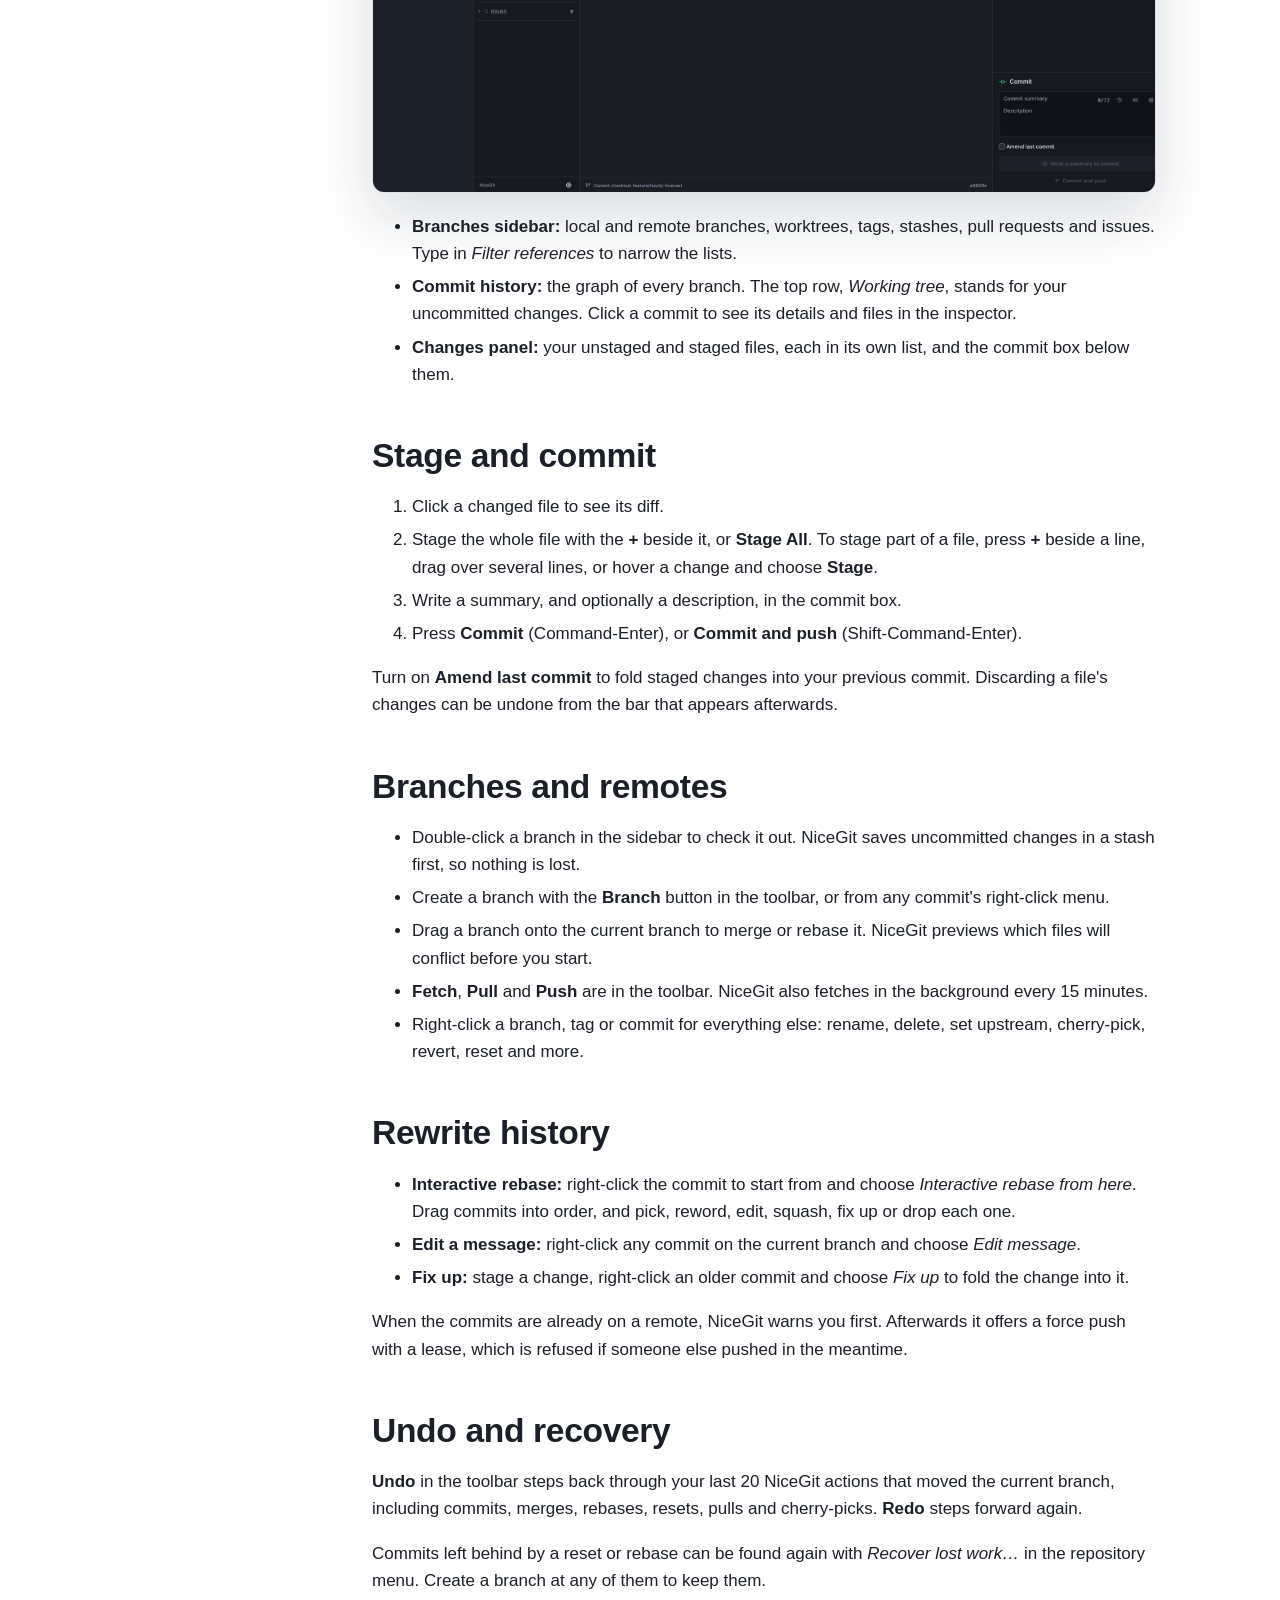
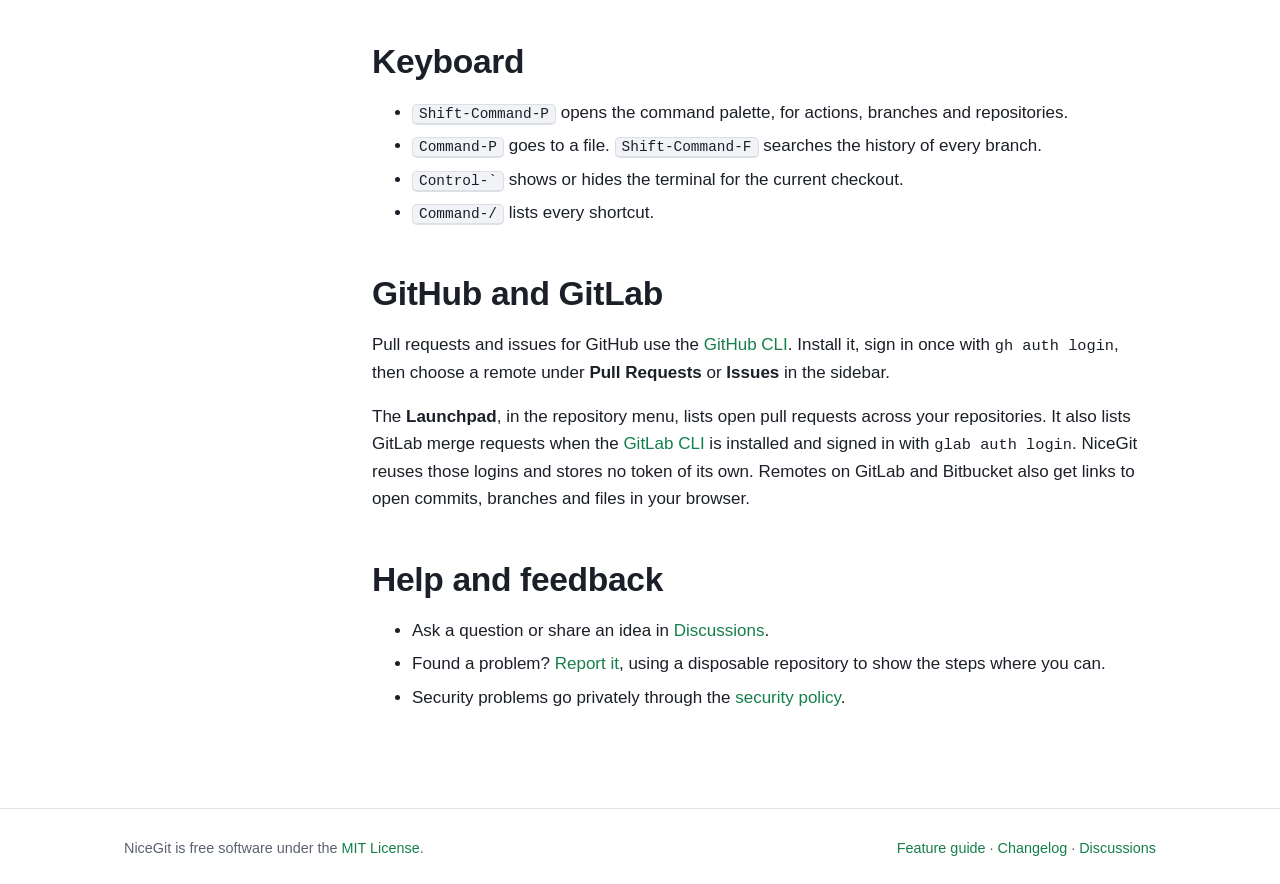
==== commit 42956715: "Add a Windows installer, ARM builds, and rpm and AppImage packages Windows releases gain an MSI inst" ====
--- a/site/guide.html
+++ b/site/guide.html
@@ -50,9 +50,10 @@
         <p>NiceGit needs <a href="https://git-scm.com/downloads">Git</a> installed and on your <code>PATH</code>. Download NiceGit from the <a href="https://github.com/daniaalnadir/NiceGit/releases/latest">latest release</a>:</p>
         <ul>
           <li><strong>macOS 11 or newer:</strong> open the <code>.dmg</code> and drag NiceGit to Applications. The app is signed and notarized by Apple. With <a href="https://brew.sh">Homebrew</a>, run <code>brew trust daniaalnadir/nicegit</code> once, then <code>brew install --cask daniaalnadir/nicegit/nicegit</code>.</li>
-          <li><strong>Windows 10 or newer:</strong> extract the <code>.zip</code> and run <code>nicegit.exe</code>. If SmartScreen warns about an unknown publisher, choose <em>More info</em>, then <em>Run anyway</em>.</li>
-          <li><strong>Debian and Ubuntu:</strong> install the <code>.deb</code> with <code>sudo apt install ./NiceGit-*-linux-amd64.deb</code>.</li>
-          <li><strong>Other Linux:</strong> extract the <code>.tar.gz</code> and run <code>nicegit</code>. It needs <code>libxkbcommon-x11-0</code> and OpenGL (<code>libgl1</code>, <code>libegl1</code>).</li>
+          <li><strong>Windows 10 or newer:</strong> run the <code>.msi</code> installer, which adds NiceGit to the Start menu, or extract the <code>.zip</code> and run <code>nicegit.exe</code> without installing. Pick <code>arm64</code> for Windows on ARM, otherwise <code>x64</code>. If SmartScreen warns about an unknown publisher, choose <em>More info</em>, then <em>Run anyway</em>.</li>
+          <li><strong>Debian and Ubuntu:</strong> install the <code>.deb</code> with <code>sudo apt install ./NiceGit-*.deb</code>.</li>
+          <li><strong>Fedora, RHEL and openSUSE:</strong> install the <code>.rpm</code> with <code>sudo dnf install ./NiceGit-*.rpm</code> (or <code>zypper install</code>).</li>
+          <li><strong>Any other Linux:</strong> make the <code>.AppImage</code> executable and run it, or extract the <code>.tar.gz</code> and run <code>nicegit</code>. Both need <code>libxkbcommon-x11-0</code> and OpenGL (<code>libgl1</code>, <code>libegl1</code>).</li>
         </ul>
         <p>NiceGit asks GitHub once a day whether a newer version exists, and shows a notice with a download link when one does. Nothing else is sent. Turn it off, or check by hand, under <strong>Settings › General</strong>.</p>
         <p>Every download includes the licences of the open-source components built into NiceGit. <code>SHA256SUMS.txt</code> on the release page lets you check a download.</p>
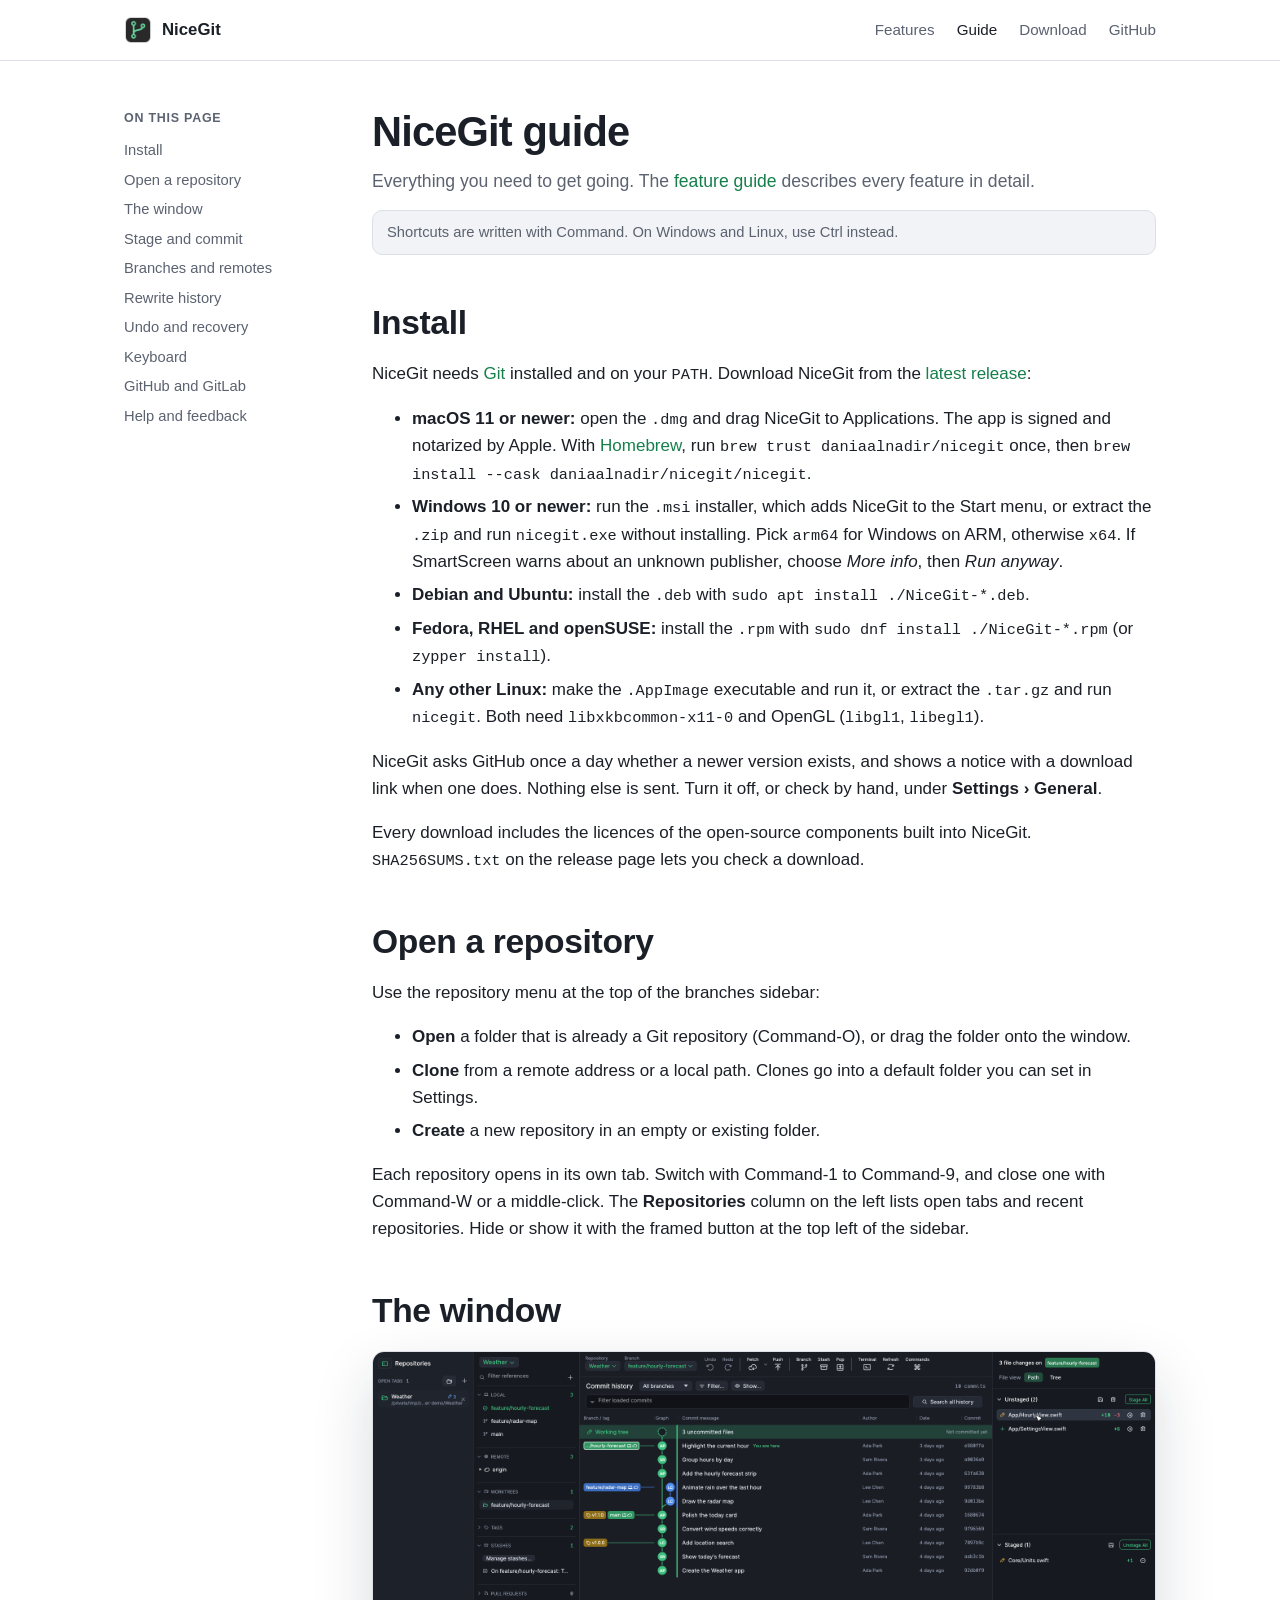
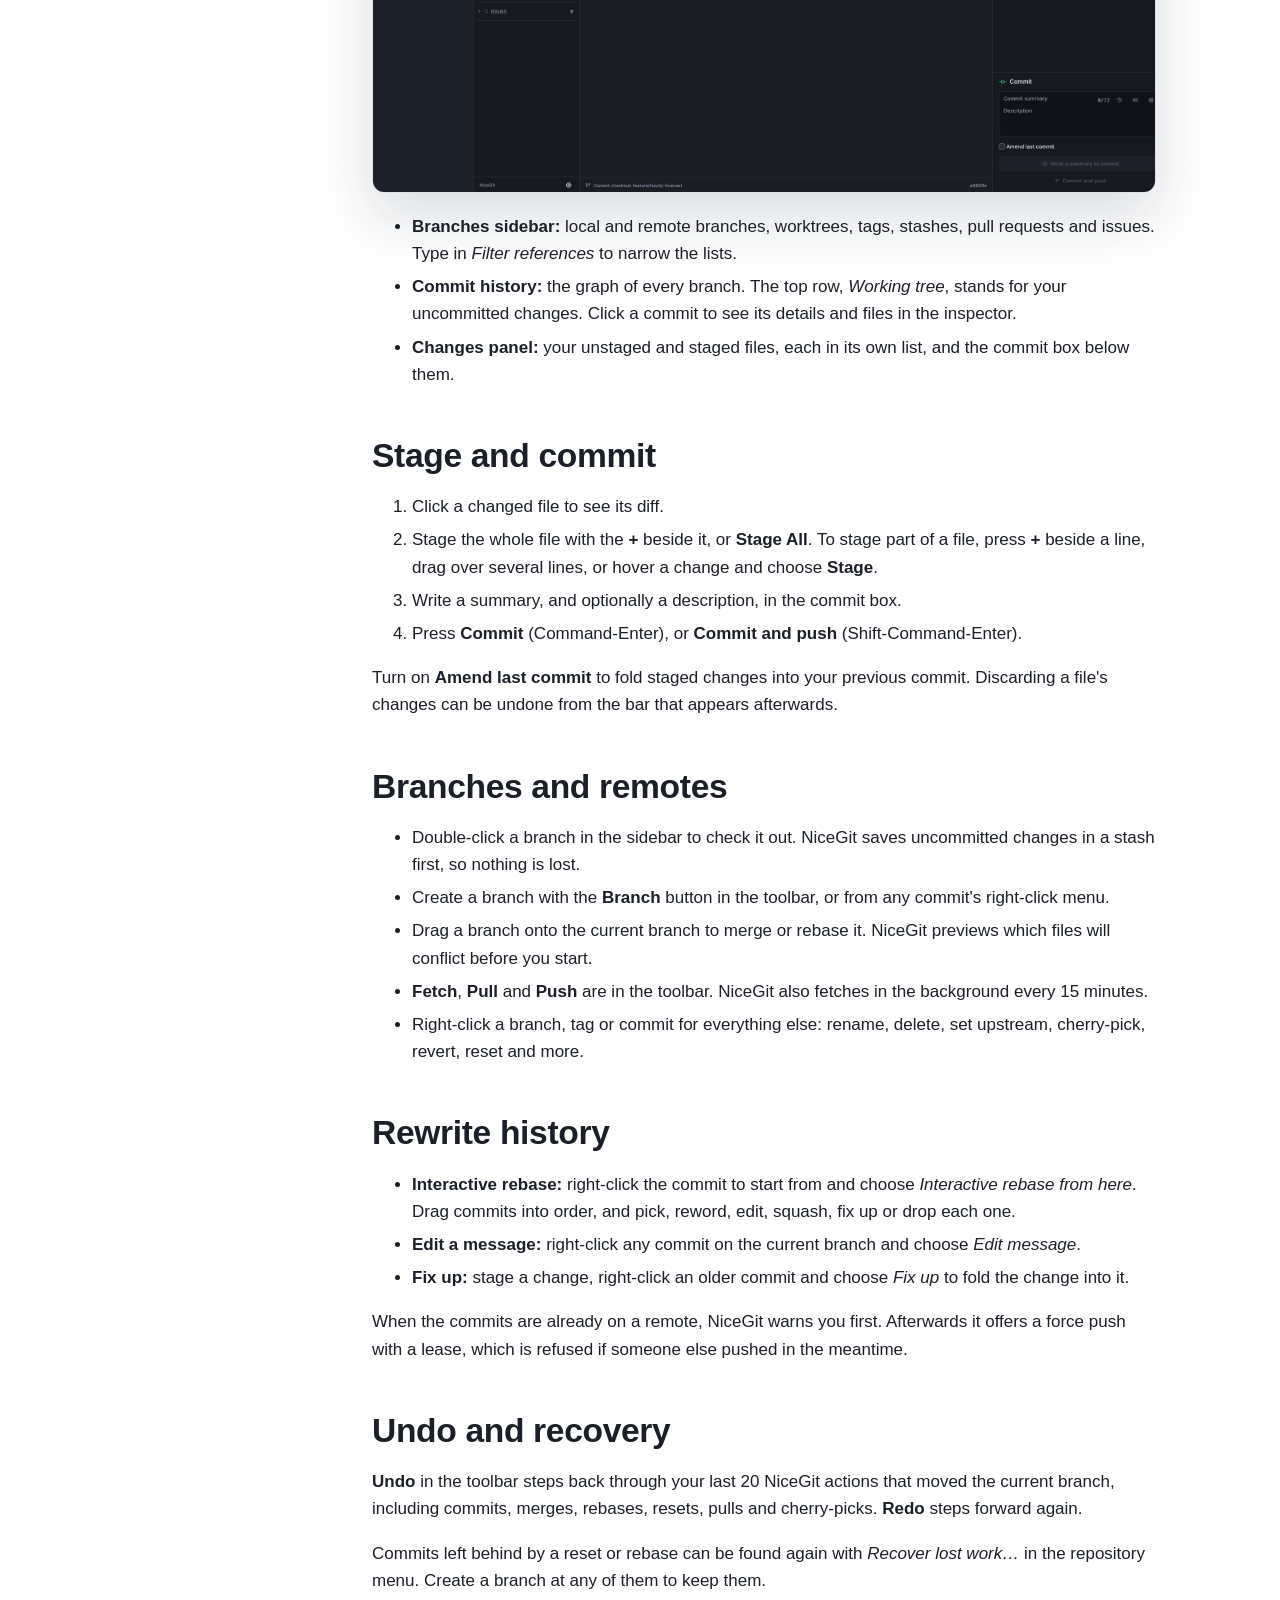
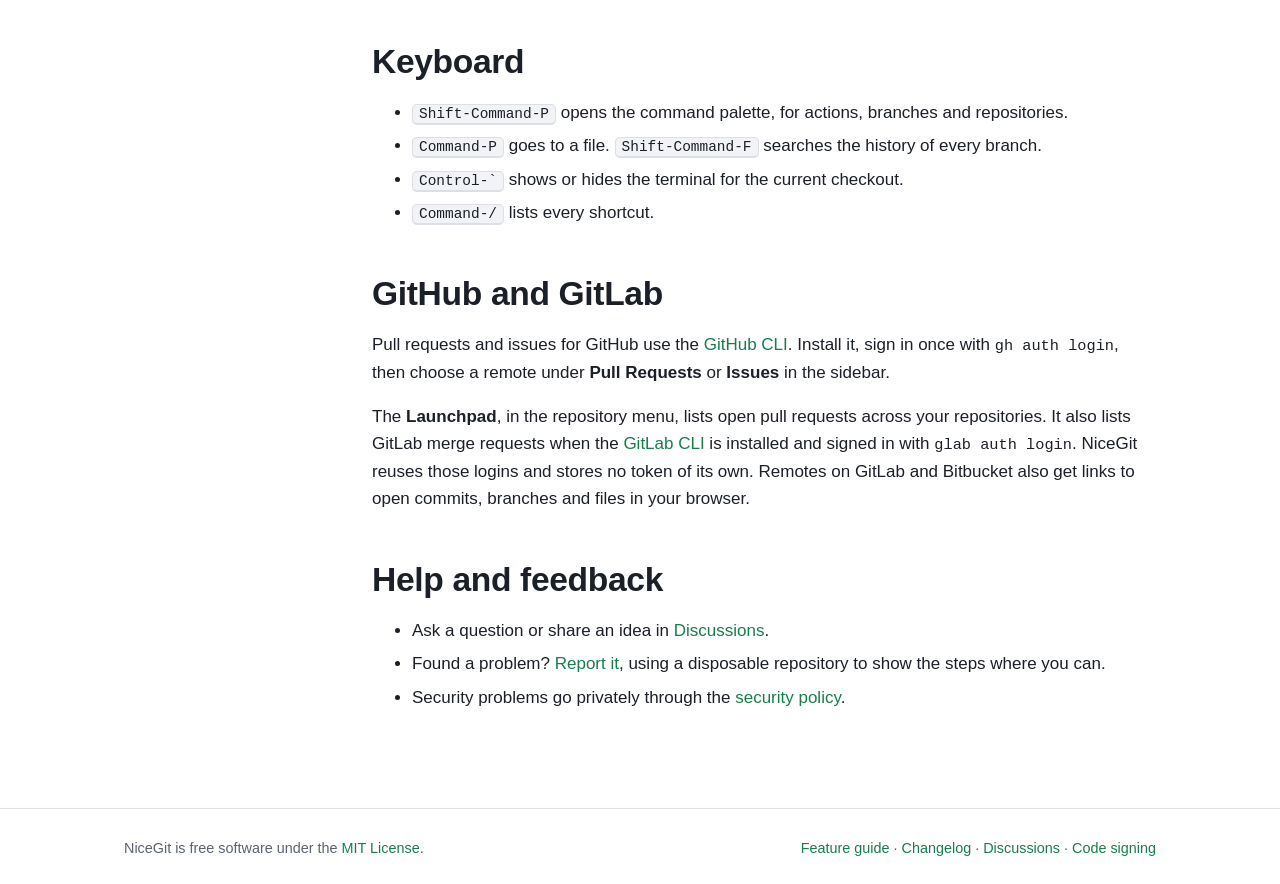
==== commit 77cbe6e3: "Sign Windows releases through SignPath Foundation Certificate authorities no longer issue code-signi" ====
--- a/site/guide.html
+++ b/site/guide.html
@@ -154,7 +154,8 @@
       <span>
         <a href="https://github.com/daniaalnadir/NiceGit/blob/main/docs/FEATURES.md">Feature guide</a> ·
         <a href="https://github.com/daniaalnadir/NiceGit/blob/main/CHANGELOG.md">Changelog</a> ·
-        <a href="https://github.com/daniaalnadir/NiceGit/discussions">Discussions</a>
+        <a href="https://github.com/daniaalnadir/NiceGit/discussions">Discussions</a> ·
+        <a href="code-signing.html">Code signing</a>
       </span>
     </div>
   </footer>
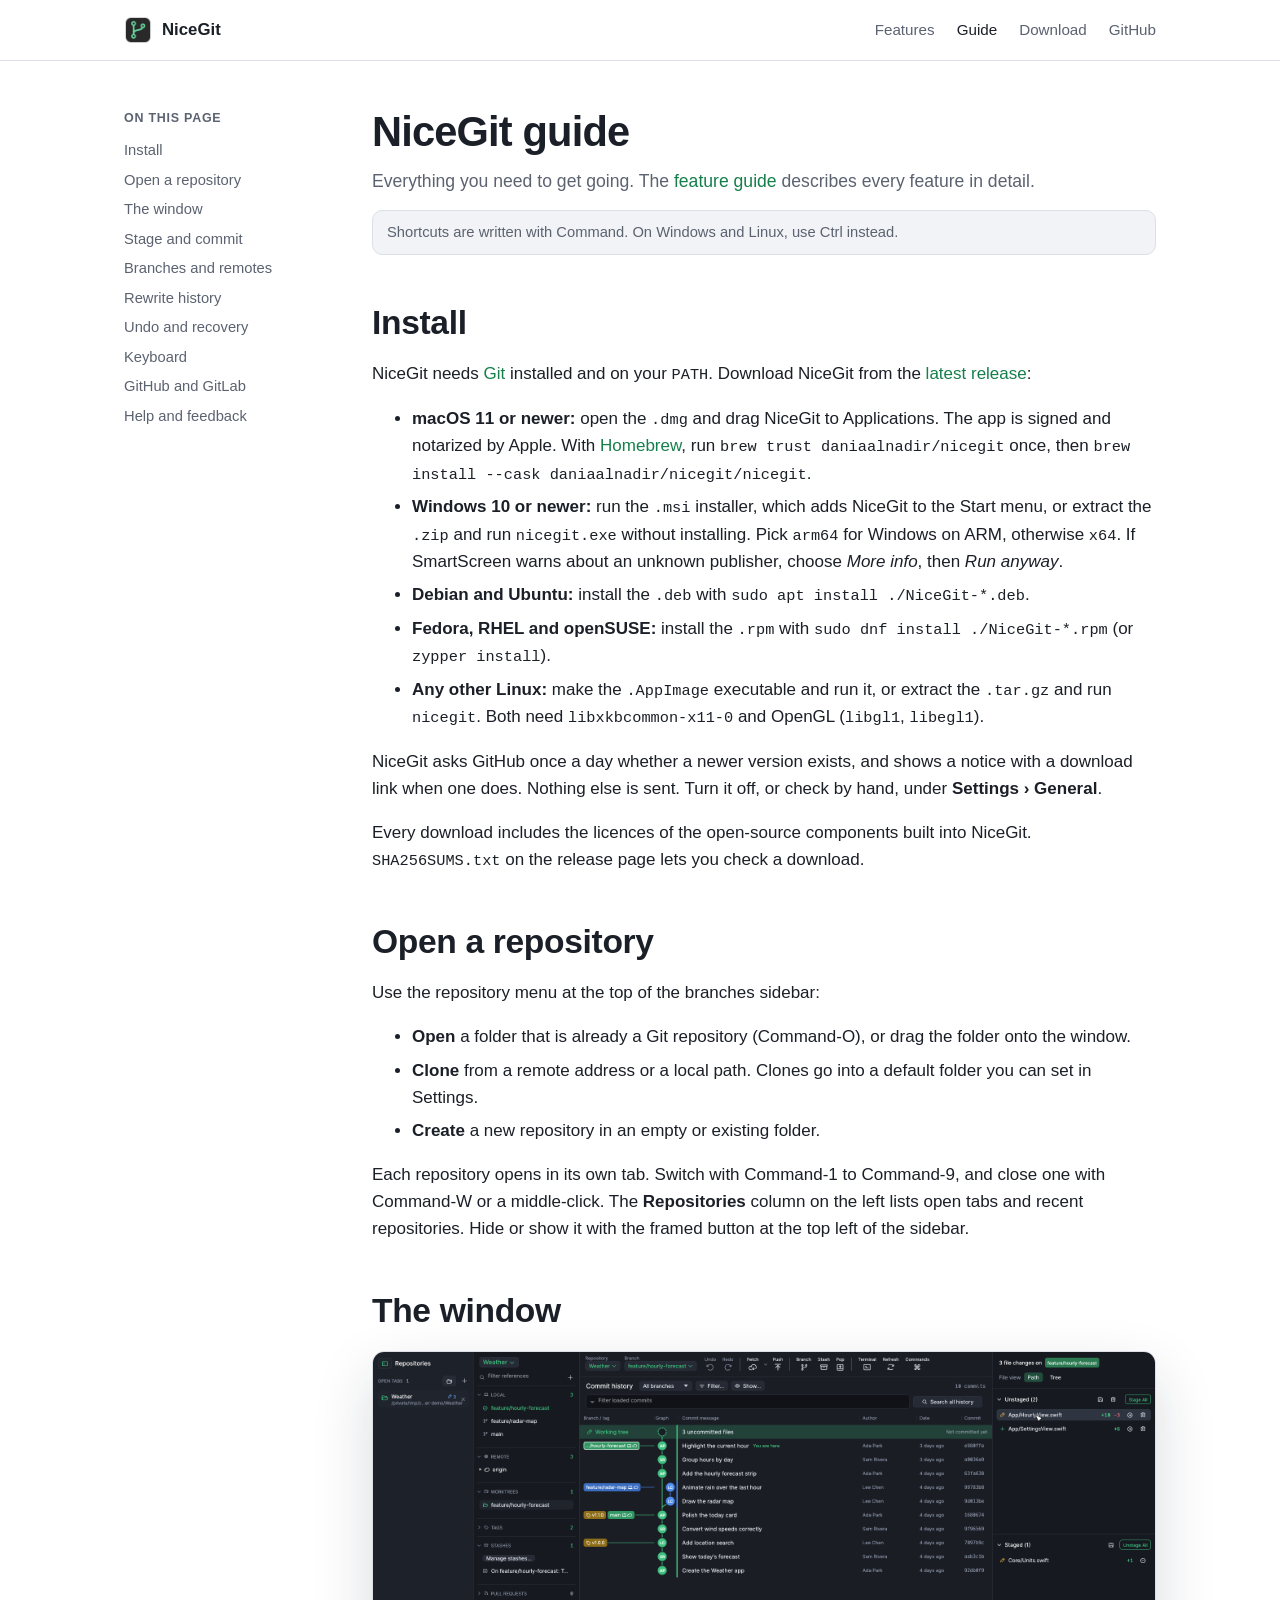
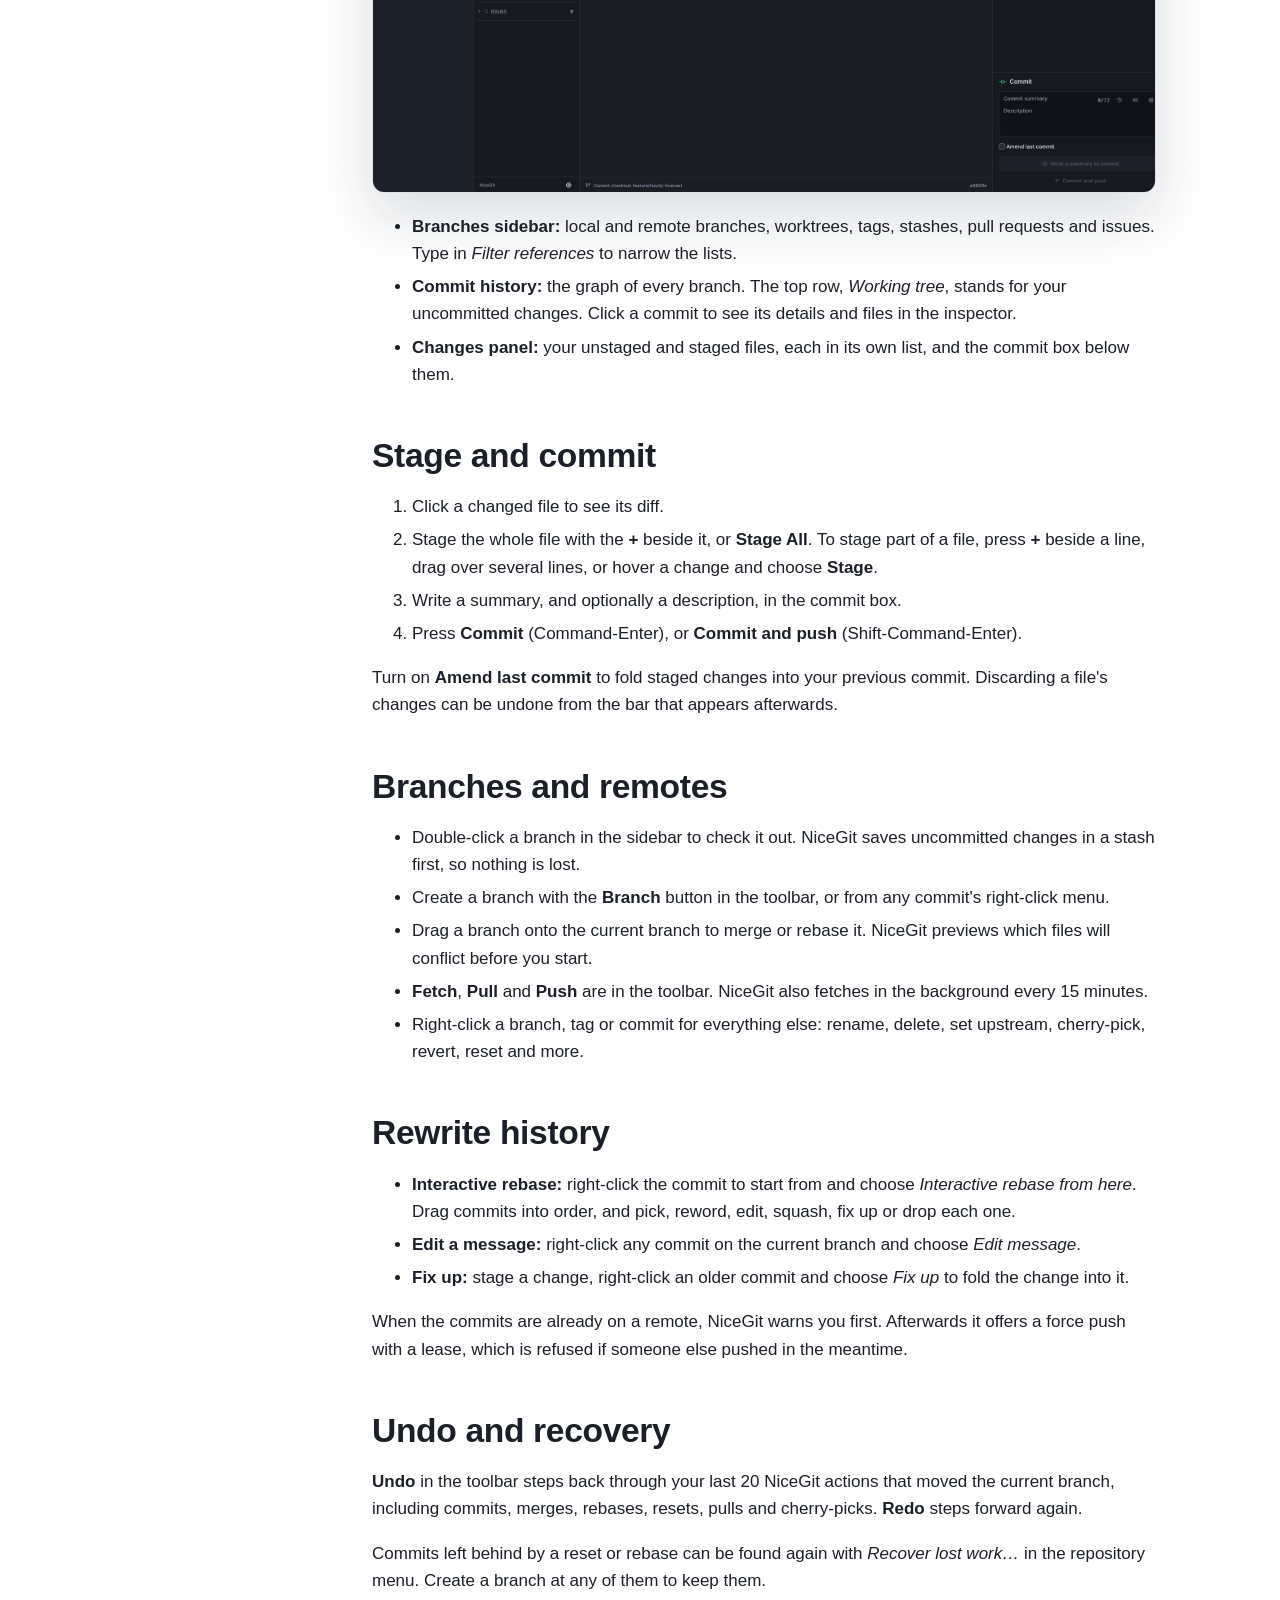
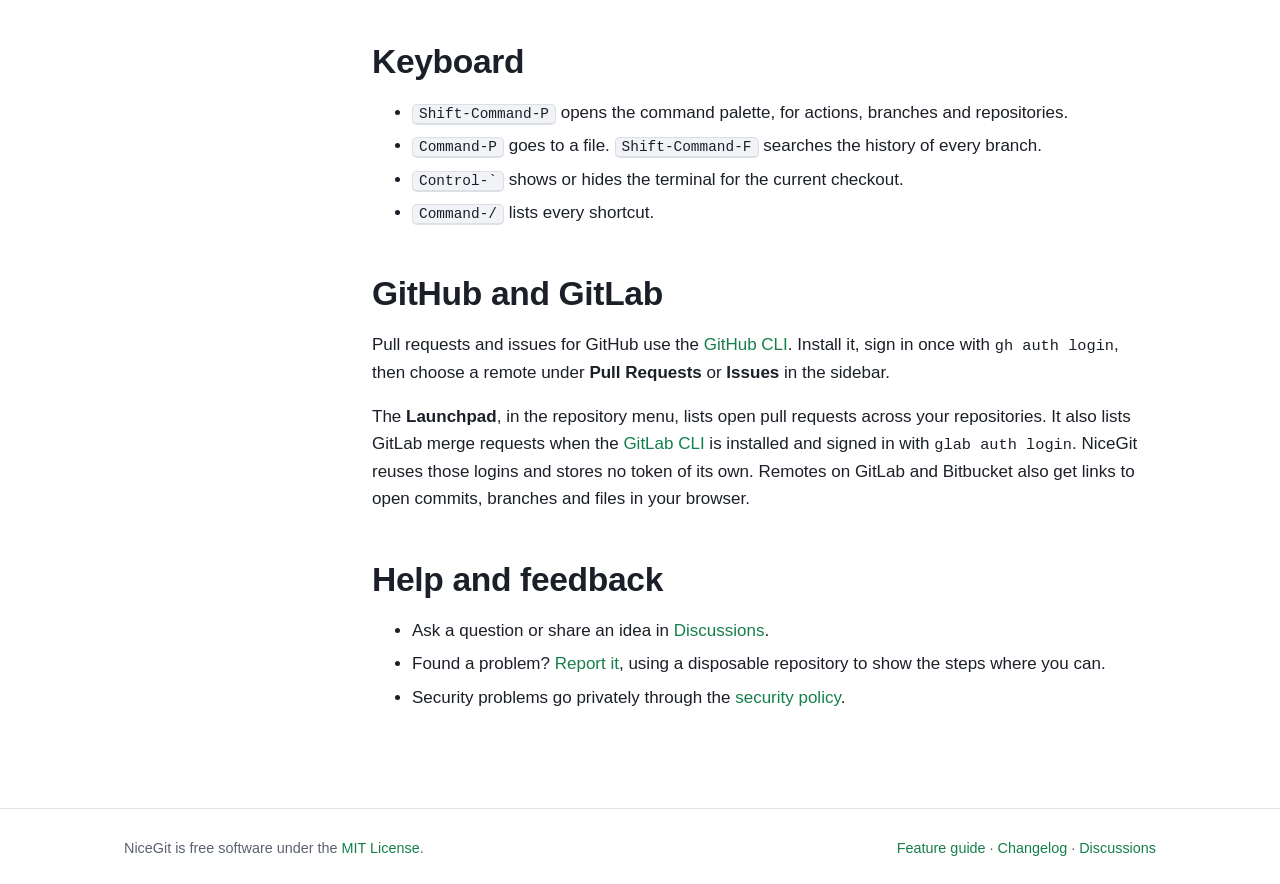
==== commit 1bcee768: "Remove the SignPath signing setup for now Windows releases build unsigned without the release enviro" ====
--- a/site/guide.html
+++ b/site/guide.html
@@ -154,8 +154,7 @@
       <span>
         <a href="https://github.com/daniaalnadir/NiceGit/blob/main/docs/FEATURES.md">Feature guide</a> ·
         <a href="https://github.com/daniaalnadir/NiceGit/blob/main/CHANGELOG.md">Changelog</a> ·
-        <a href="https://github.com/daniaalnadir/NiceGit/discussions">Discussions</a> ·
-        <a href="code-signing.html">Code signing</a>
+        <a href="https://github.com/daniaalnadir/NiceGit/discussions">Discussions</a>
       </span>
     </div>
   </footer>
